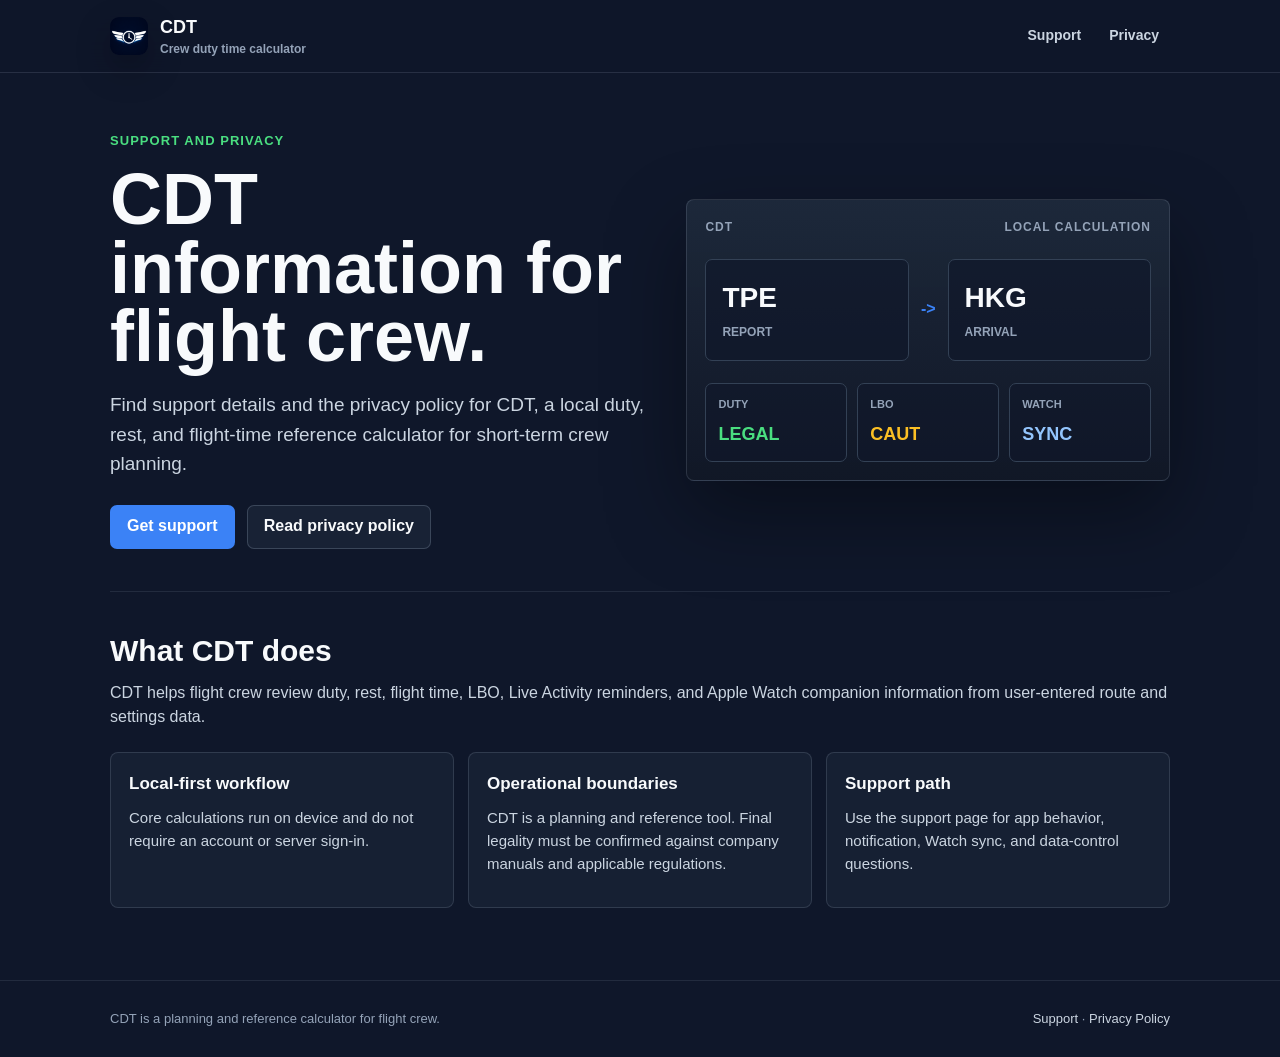
==== index.html @ c0aff6b7 "Publish CDT support site" ====
<!doctype html>
<html lang="en">
<head>
  <meta charset="utf-8">
  <meta name="viewport" content="width=device-width, initial-scale=1">
  <meta name="theme-color" content="#0f172a">
  <link rel="stylesheet" href="assets/styles.css">
  <link rel="icon" href="assets/cdt_icon_dark.png">
  <title>CDT Support and Privacy</title>
  <meta name="description" content="Support and privacy information for CDT, a crew duty time calculator for flight crew.">
</head>
<body>
<header class="site-header">
  <nav class="nav" aria-label="Main navigation">
    <a class="brand" href="./">
      <img src="assets/cdt_icon_dark.png" alt="CDT app icon">
      <span><span class="brand-name">CDT</span><span class="brand-sub">Crew duty time calculator</span></span>
    </a>
    <div class="nav-links">
      <a href="support/">Support</a>
      <a href="privacy/">Privacy</a>
    </div>
  </nav>
</header>

<main>
  <section class="hero">
    <div>
      <div class="kicker">Support and privacy</div>
      <h1>CDT information for flight crew.</h1>
      <p class="lede">Find support details and the privacy policy for CDT, a local duty, rest, and flight-time reference calculator for short-term crew planning.</p>
      <div class="actions">
        <a class="button primary" href="support/">Get support</a>
        <a class="button secondary" href="privacy/">Read privacy policy</a>
      </div>
    </div>
    <aside class="instrument" aria-label="CDT sample duty panel">
      <div class="instrument-top"><span>CDT</span><span>LOCAL CALCULATION</span></div>
      <div class="route">
        <div class="airport"><strong>TPE</strong><span>REPORT</span></div>
        <div class="arrow">-&gt;</div>
        <div class="airport"><strong>HKG</strong><span>ARRIVAL</span></div>
      </div>
      <div class="status-grid">
        <div class="status green"><span>DUTY</span><strong>LEGAL</strong></div>
        <div class="status amber"><span>LBO</span><strong>CAUT</strong></div>
        <div class="status blue"><span>WATCH</span><strong>SYNC</strong></div>
      </div>
    </aside>
  </section>
  <section class="section">
    <h2>What CDT does</h2>
    <p>CDT helps flight crew review duty, rest, flight time, LBO, Live Activity reminders, and Apple Watch companion information from user-entered route and settings data.</p>
    <div class="grid">
      <div class="card"><h3>Local-first workflow</h3><p>Core calculations run on device and do not require an account or server sign-in.</p></div>
      <div class="card"><h3>Operational boundaries</h3><p>CDT is a planning and reference tool. Final legality must be confirmed against company manuals and applicable regulations.</p></div>
      <div class="card"><h3>Support path</h3><p>Use the support page for app behavior, notification, Watch sync, and data-control questions.</p></div>
    </div>
  </section>
</main>
<footer class="site-footer">
  <div class="footer-inner">
    <span>CDT is a planning and reference calculator for flight crew.</span>
    <span><a href="support/">Support</a> · <a href="privacy/">Privacy Policy</a></span>
  </div>
</footer>
</body>
</html>
---- assets/styles.css ----
:root {
  color-scheme: dark;
  --bg: #0f172a;
  --panel: #111827;
  --panel-2: #1e293b;
  --text: #f8fafc;
  --muted: #cbd5e1;
  --soft: #94a3b8;
  --line: #334155;
  --blue: #3b82f6;
  --green: #4ade80;
  --amber: #fbbf24;
  --max: 1060px;
}
* { box-sizing: border-box; }
html { min-height: 100%; background: var(--bg); }
body {
  margin: 0;
  min-height: 100%;
  color: var(--text);
  background: linear-gradient(180deg, rgba(15, 23, 42, .98), rgba(15, 23, 42, 1) 46%);
  font-family: -apple-system, BlinkMacSystemFont, "SF Pro Display", "SF Pro Text", "Segoe UI", sans-serif;
  line-height: 1.55;
}
a { color: inherit; }
.site-header {
  border-bottom: 1px solid rgba(148, 163, 184, .18);
  background: rgba(15, 23, 42, .82);
  backdrop-filter: blur(20px);
  position: sticky;
  top: 0;
  z-index: 10;
}
.nav {
  width: min(var(--max), calc(100% - 32px));
  margin: 0 auto;
  min-height: 72px;
  display: flex;
  align-items: center;
  justify-content: space-between;
  gap: 18px;
}
.brand { display: inline-flex; align-items: center; gap: 12px; text-decoration: none; }
.brand img { width: 38px; height: 38px; border-radius: 9px; box-shadow: 0 14px 34px rgba(0,0,0,.26); }
.brand-name { font-weight: 800; letter-spacing: 0; font-size: 18px; }
.brand-sub { display: block; color: var(--soft); font-size: 12px; font-weight: 600; margin-top: -2px; }
.nav-links { display: flex; align-items: center; gap: 6px; }
.nav-links a {
  color: var(--muted);
  text-decoration: none;
  font-weight: 650;
  font-size: 14px;
  padding: 9px 11px;
  border-radius: 7px;
}
.nav-links a:hover { color: var(--text); background: rgba(148, 163, 184, .12); }
main { width: min(var(--max), calc(100% - 32px)); margin: 0 auto; }
.hero {
  min-height: 430px;
  display: grid;
  grid-template-columns: minmax(0, 1.05fr) minmax(320px, .95fr);
  gap: 42px;
  align-items: center;
  padding: 58px 0 42px;
}
.kicker { color: var(--green); font-weight: 800; font-size: 13px; text-transform: uppercase; letter-spacing: .08em; }
h1 { font-size: clamp(38px, 6vw, 72px); line-height: .95; letter-spacing: 0; margin: 14px 0 20px; }
.lede { color: var(--muted); font-size: 19px; max-width: 640px; margin: 0 0 26px; }
.actions { display: flex; gap: 12px; flex-wrap: wrap; }
.button {
  display: inline-flex; align-items: center; justify-content: center;
  min-height: 44px; padding: 0 16px; border-radius: 7px;
  font-weight: 750; text-decoration: none; border: 1px solid transparent;
}
.button.primary { background: var(--blue); color: #fff; }
.button.secondary { color: var(--text); border-color: rgba(148, 163, 184, .28); background: rgba(30,41,59,.68); }
.instrument {
  border: 1px solid rgba(148, 163, 184, .2);
  border-radius: 8px;
  background: linear-gradient(180deg, rgba(30,41,59,.95), rgba(17,24,39,.98));
  box-shadow: 0 32px 80px rgba(0,0,0,.36);
  padding: 18px;
}
.instrument-top { display:flex; justify-content:space-between; align-items:center; color: var(--soft); font-size: 12px; font-weight: 800; letter-spacing: .08em; }
.route { display: grid; grid-template-columns: 1fr auto 1fr; gap: 12px; align-items: center; margin: 22px 0; }
.airport { border: 1px solid var(--line); border-radius: 7px; padding: 16px; background: rgba(15,23,42,.68); }
.airport strong { display:block; font-size: 28px; letter-spacing: 0; }
.airport span { color: var(--soft); font-size: 12px; font-weight: 700; }
.arrow { color: var(--blue); font-weight: 900; }
.status-grid { display:grid; grid-template-columns: repeat(3, 1fr); gap: 10px; }
.status { border:1px solid var(--line); border-radius:7px; padding: 12px; background: rgba(15,23,42,.54); min-height: 78px; }
.status span { display:block; color: var(--soft); font-size:11px; font-weight:800; }
.status strong { display:block; margin-top: 8px; font-size: 18px; }
.status.green strong { color: var(--green); }
.status.amber strong { color: var(--amber); }
.status.blue strong { color: #93c5fd; }
.section { padding: 42px 0; border-top: 1px solid rgba(148, 163, 184, .14); }
.section h2 { font-size: 30px; line-height: 1.1; margin: 0 0 14px; letter-spacing: 0; }
.section p { color: var(--muted); margin: 0 0 14px; }
.grid { display:grid; grid-template-columns: repeat(3, minmax(0,1fr)); gap: 14px; margin-top: 22px; }
.card { border:1px solid rgba(148,163,184,.2); border-radius:8px; background: rgba(30,41,59,.55); padding: 18px; }
.card h3 { margin: 0 0 8px; font-size: 17px; letter-spacing: 0; }
.card p, .card li { color: var(--muted); font-size: 15px; }
ul { margin: 12px 0 0; padding-left: 20px; color: var(--muted); }
.notice { border-left: 3px solid var(--amber); padding: 13px 15px; background: rgba(251,191,36,.08); color: var(--muted); border-radius: 0 7px 7px 0; }
.doc { max-width: 820px; padding: 48px 0 70px; }
.doc h1 { font-size: clamp(34px, 5vw, 56px); margin-bottom: 14px; }
.doc h2 { margin-top: 34px; font-size: 24px; letter-spacing: 0; }
.doc p, .doc li { color: var(--muted); }
.meta { color: var(--soft); font-size: 14px; margin-bottom: 28px; }
.site-footer { border-top:1px solid rgba(148,163,184,.14); margin-top: 30px; }
.footer-inner { width:min(var(--max), calc(100% - 32px)); margin:0 auto; padding: 28px 0; display:flex; justify-content:space-between; gap:16px; color:var(--soft); font-size:13px; }
.footer-inner a { color: var(--muted); text-decoration: none; }
@media (max-width: 820px) {
  .nav { min-height: 64px; }
  .brand-sub { display:none; }
  .hero { grid-template-columns: 1fr; padding-top: 40px; gap: 24px; }
  .grid { grid-template-columns: 1fr; }
  .status-grid { grid-template-columns: 1fr; }
  .footer-inner { flex-direction: column; }
}
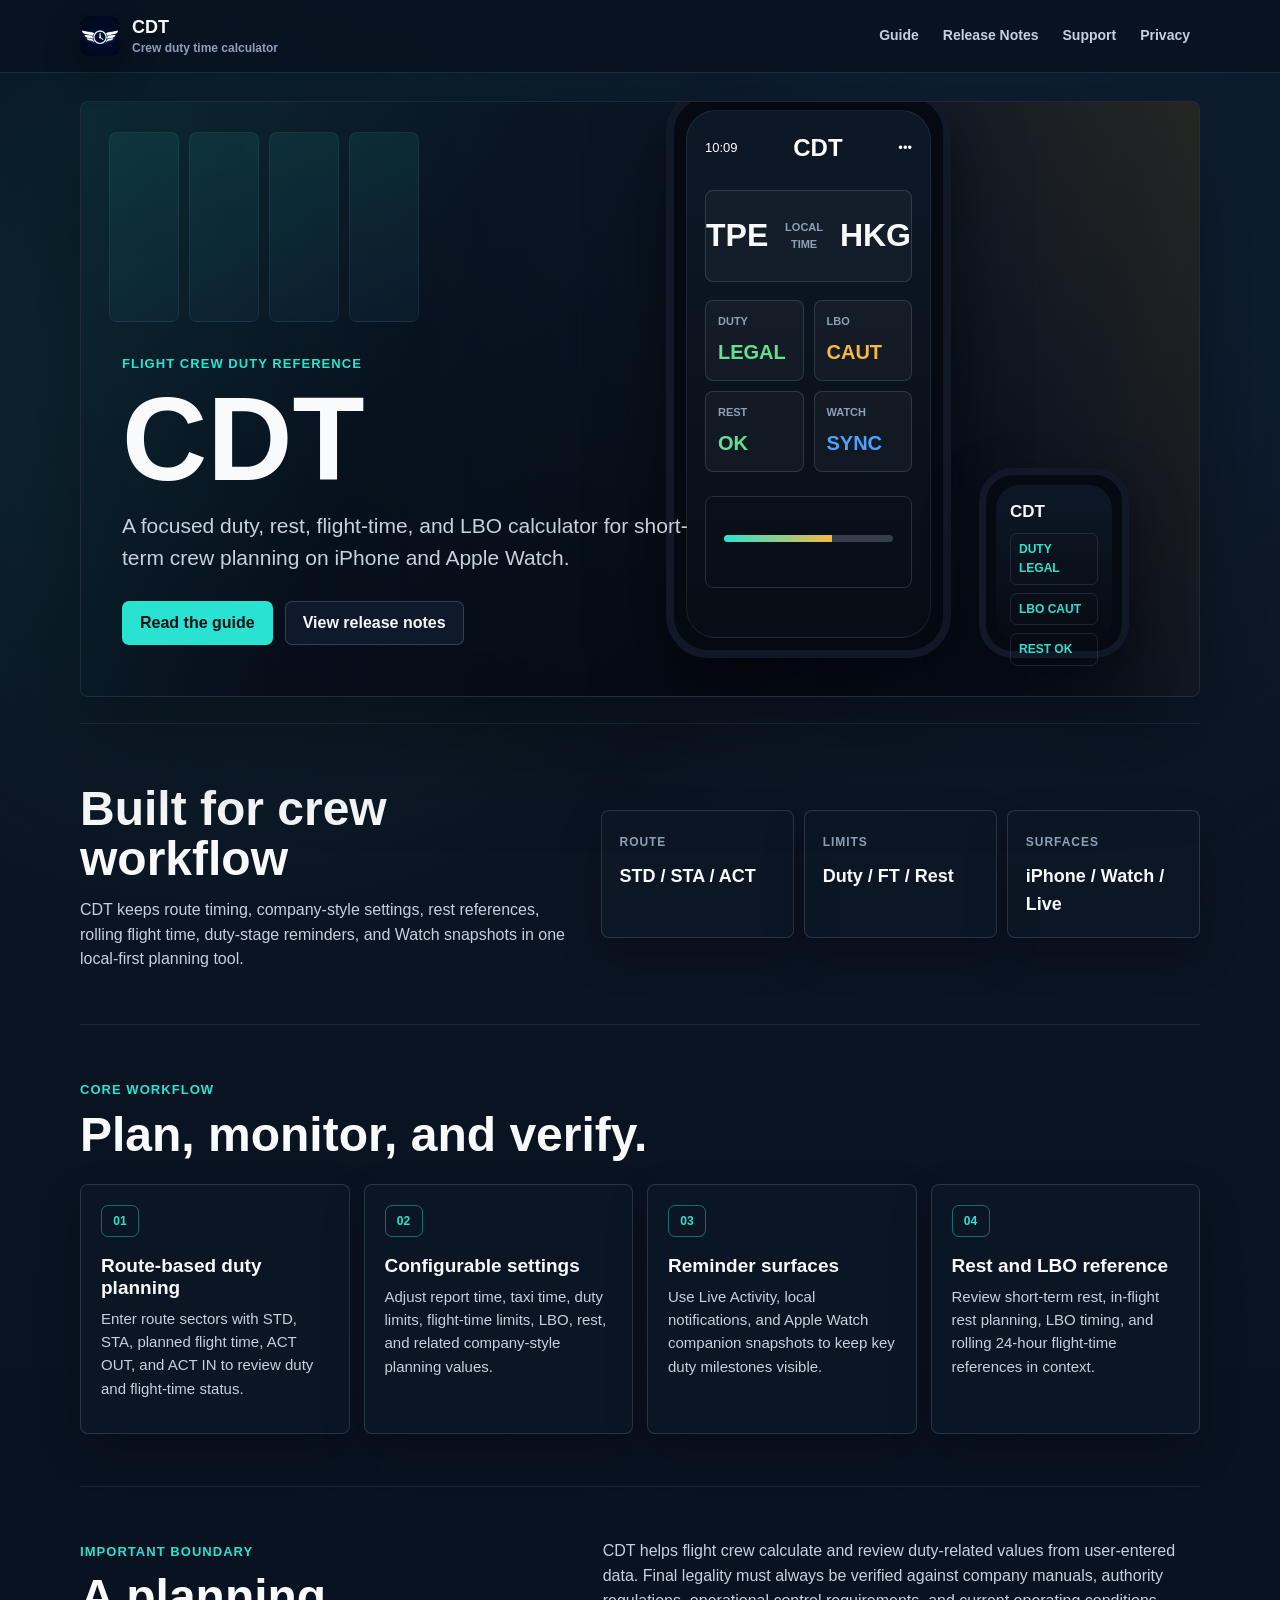
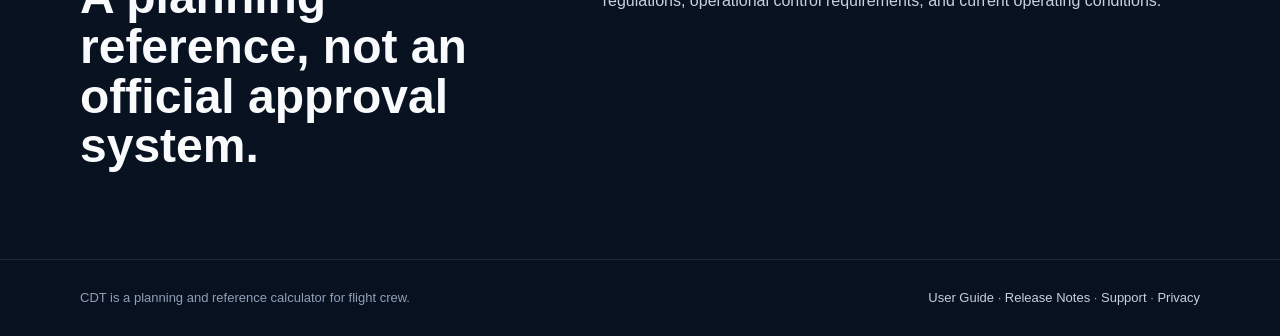
==== commit a71fe4e9: "Expand CDT product website" ====
--- a/index.html
+++ b/index.html
@@ -3,65 +3,109 @@
 <head>
   <meta charset="utf-8">
   <meta name="viewport" content="width=device-width, initial-scale=1">
-  <meta name="theme-color" content="#0f172a">
+  <meta name="theme-color" content="#08111f">
   <link rel="stylesheet" href="assets/styles.css">
   <link rel="icon" href="assets/cdt_icon_dark.png">
-  <title>CDT Support and Privacy</title>
-  <meta name="description" content="Support and privacy information for CDT, a crew duty time calculator for flight crew.">
+  <title>CDT - Crew Duty Time Calculator</title>
+  <meta name="description" content="CDT is a crew duty, rest, flight-time, LBO, iPhone, Apple Watch, and Live Activity reference calculator for flight crew.">
 </head>
 <body>
 <header class="site-header">
   <nav class="nav" aria-label="Main navigation">
     <a class="brand" href="./">
-      <img src="assets/cdt_icon_dark.png" alt="CDT app icon">
+      <img src="./assets/cdt_icon_dark.png" alt="CDT app icon">
       <span><span class="brand-name">CDT</span><span class="brand-sub">Crew duty time calculator</span></span>
     </a>
     <div class="nav-links">
-      <a href="support/">Support</a>
-      <a href="privacy/">Privacy</a>
+      <a href="./guide/">Guide</a>
+      <a href="./releases/">Release Notes</a>
+      <a href="./support/">Support</a>
+      <a href="./privacy/">Privacy</a>
     </div>
   </nav>
 </header>
-
 <main>
   <section class="hero">
-    <div>
-      <div class="kicker">Support and privacy</div>
-      <h1>CDT information for flight crew.</h1>
-      <p class="lede">Find support details and the privacy policy for CDT, a local duty, rest, and flight-time reference calculator for short-term crew planning.</p>
-      <div class="actions">
-        <a class="button primary" href="support/">Get support</a>
-        <a class="button secondary" href="privacy/">Read privacy policy</a>
+    <div class="hero-media" aria-hidden="true">
+      <div class="flight-deck">
+        <div class="radar-panel">
+          <span></span><span></span><span></span><span></span>
+        </div>
+        <div class="device-row">
+          <div class="phone-frame">
+            <div class="device-screen">
+              <div class="screen-bar"><span>10:09</span><strong>CDT</strong><span>•••</span></div>
+              <div class="route-card">
+                <strong>TPE</strong><span>LOCAL TIME</span><strong>HKG</strong>
+              </div>
+              <div class="status-pair">
+                <div><span>DUTY</span><strong class="ok">LEGAL</strong></div>
+                <div><span>LBO</span><strong class="warn">CAUT</strong></div>
+                <div><span>REST</span><strong class="ok">OK</strong></div>
+                <div><span>WATCH</span><strong class="info">SYNC</strong></div>
+              </div>
+              <div class="timeline"><span></span></div>
+            </div>
+          </div>
+          <div class="watch-frame">
+            <div class="watch-screen">
+              <strong>CDT</strong>
+              <span>DUTY LEGAL</span>
+              <span>LBO CAUT</span>
+              <span>REST OK</span>
+            </div>
+          </div>
+        </div>
       </div>
     </div>
-    <aside class="instrument" aria-label="CDT sample duty panel">
-      <div class="instrument-top"><span>CDT</span><span>LOCAL CALCULATION</span></div>
-      <div class="route">
-        <div class="airport"><strong>TPE</strong><span>REPORT</span></div>
-        <div class="arrow">-&gt;</div>
-        <div class="airport"><strong>HKG</strong><span>ARRIVAL</span></div>
+    <div class="hero-copy">
+      <div class="kicker">Flight crew duty reference</div>
+      <h1>CDT</h1>
+      <p class="lede">A focused duty, rest, flight-time, and LBO calculator for short-term crew planning on iPhone and Apple Watch.</p>
+      <div class="actions">
+        <a class="button primary" href="guide/">Read the guide</a>
+        <a class="button secondary" href="releases/">View release notes</a>
       </div>
-      <div class="status-grid">
-        <div class="status green"><span>DUTY</span><strong>LEGAL</strong></div>
-        <div class="status amber"><span>LBO</span><strong>CAUT</strong></div>
-        <div class="status blue"><span>WATCH</span><strong>SYNC</strong></div>
-      </div>
-    </aside>
+    </div>
   </section>
+
+  <section class="section intro-band">
+    <div>
+      <h2>Built for crew workflow</h2>
+      <p>CDT keeps route timing, company-style settings, rest references, rolling flight time, duty-stage reminders, and Watch snapshots in one local-first planning tool.</p>
+    </div>
+    <div class="metric-strip">
+      <div><span>Route</span><strong>STD / STA / ACT</strong></div>
+      <div><span>Limits</span><strong>Duty / FT / Rest</strong></div>
+      <div><span>Surfaces</span><strong>iPhone / Watch / Live</strong></div>
+    </div>
+  </section>
+
   <section class="section">
-    <h2>What CDT does</h2>
-    <p>CDT helps flight crew review duty, rest, flight time, LBO, Live Activity reminders, and Apple Watch companion information from user-entered route and settings data.</p>
-    <div class="grid">
-      <div class="card"><h3>Local-first workflow</h3><p>Core calculations run on device and do not require an account or server sign-in.</p></div>
-      <div class="card"><h3>Operational boundaries</h3><p>CDT is a planning and reference tool. Final legality must be confirmed against company manuals and applicable regulations.</p></div>
-      <div class="card"><h3>Support path</h3><p>Use the support page for app behavior, notification, Watch sync, and data-control questions.</p></div>
+    <div class="section-head">
+      <span class="kicker">Core workflow</span>
+      <h2>Plan, monitor, and verify.</h2>
     </div>
+    <div class="feature-grid">
+      <article class="feature"><span class="feature-icon">01</span><h3>Route-based duty planning</h3><p>Enter route sectors with STD, STA, planned flight time, ACT OUT, and ACT IN to review duty and flight-time status.</p></article>
+      <article class="feature"><span class="feature-icon">02</span><h3>Configurable settings</h3><p>Adjust report time, taxi time, duty limits, flight-time limits, LBO, rest, and related company-style planning values.</p></article>
+      <article class="feature"><span class="feature-icon">03</span><h3>Reminder surfaces</h3><p>Use Live Activity, local notifications, and Apple Watch companion snapshots to keep key duty milestones visible.</p></article>
+      <article class="feature"><span class="feature-icon">04</span><h3>Rest and LBO reference</h3><p>Review short-term rest, in-flight rest planning, LBO timing, and rolling 24-hour flight-time references in context.</p></article>
+    </div>
+  </section>
+
+  <section class="section split">
+    <div>
+      <span class="kicker">Important boundary</span>
+      <h2>A planning reference, not an official approval system.</h2>
+    </div>
+    <p>CDT helps flight crew calculate and review duty-related values from user-entered data. Final legality must always be verified against company manuals, authority regulations, operational control requirements, and current operating conditions.</p>
   </section>
 </main>
 <footer class="site-footer">
   <div class="footer-inner">
     <span>CDT is a planning and reference calculator for flight crew.</span>
-    <span><a href="support/">Support</a> · <a href="privacy/">Privacy Policy</a></span>
+    <span><a href="./guide/">User Guide</a> · <a href="./releases/">Release Notes</a> · <a href="./support/">Support</a> · <a href="./privacy/">Privacy</a></span>
   </div>
 </footer>
 </body>
--- a/assets/styles.css
+++ b/assets/styles.css
@@ -1,35 +1,40 @@
 :root {
   color-scheme: dark;
-  --bg: #0f172a;
-  --panel: #111827;
-  --panel-2: #1e293b;
-  --text: #f8fafc;
-  --muted: #cbd5e1;
-  --soft: #94a3b8;
-  --line: #334155;
-  --blue: #3b82f6;
-  --green: #4ade80;
-  --amber: #fbbf24;
-  --max: 1060px;
+  --bg: #08111f;
+  --ink: #f8fafc;
+  --muted: #c7d0dc;
+  --soft: #8ea0b8;
+  --line: rgba(148, 163, 184, .22);
+  --panel: rgba(13, 24, 39, .82);
+  --panel-strong: rgba(18, 31, 49, .94);
+  --teal: #29e3d0;
+  --blue: #4aa3ff;
+  --amber: #f5b942;
+  --green: #66e08f;
+  --red: #ff6b78;
+  --max: 1120px;
 }
 * { box-sizing: border-box; }
 html { min-height: 100%; background: var(--bg); }
 body {
   margin: 0;
   min-height: 100%;
-  color: var(--text);
-  background: linear-gradient(180deg, rgba(15, 23, 42, .98), rgba(15, 23, 42, 1) 46%);
+  color: var(--ink);
+  background:
+    radial-gradient(circle at 18% 18%, rgba(41, 227, 208, .13), transparent 30%),
+    radial-gradient(circle at 78% 12%, rgba(74, 163, 255, .12), transparent 34%),
+    linear-gradient(180deg, #08111f 0%, #0b1422 42%, #08111f 100%);
   font-family: -apple-system, BlinkMacSystemFont, "SF Pro Display", "SF Pro Text", "Segoe UI", sans-serif;
   line-height: 1.55;
 }
 a { color: inherit; }
 .site-header {
-  border-bottom: 1px solid rgba(148, 163, 184, .18);
-  background: rgba(15, 23, 42, .82);
-  backdrop-filter: blur(20px);
   position: sticky;
   top: 0;
   z-index: 10;
+  border-bottom: 1px solid rgba(148, 163, 184, .16);
+  background: rgba(8, 17, 31, .78);
+  backdrop-filter: blur(22px);
 }
 .nav {
   width: min(var(--max), calc(100% - 32px));
@@ -40,82 +45,253 @@
   justify-content: space-between;
   gap: 18px;
 }
-.brand { display: inline-flex; align-items: center; gap: 12px; text-decoration: none; }
-.brand img { width: 38px; height: 38px; border-radius: 9px; box-shadow: 0 14px 34px rgba(0,0,0,.26); }
-.brand-name { font-weight: 800; letter-spacing: 0; font-size: 18px; }
-.brand-sub { display: block; color: var(--soft); font-size: 12px; font-weight: 600; margin-top: -2px; }
-.nav-links { display: flex; align-items: center; gap: 6px; }
+.brand { display: inline-flex; align-items: center; gap: 12px; text-decoration: none; min-width: 190px; }
+.brand img { width: 40px; height: 40px; border-radius: 9px; box-shadow: 0 16px 36px rgba(0,0,0,.32); }
+.brand-name { font-weight: 850; font-size: 18px; }
+.brand-sub { display: block; color: var(--soft); font-size: 12px; font-weight: 650; margin-top: -3px; }
+.nav-links { display: flex; align-items: center; gap: 4px; flex-wrap: wrap; justify-content: flex-end; }
 .nav-links a {
   color: var(--muted);
   text-decoration: none;
-  font-weight: 650;
+  font-weight: 700;
   font-size: 14px;
-  padding: 9px 11px;
+  padding: 9px 10px;
   border-radius: 7px;
 }
-.nav-links a:hover { color: var(--text); background: rgba(148, 163, 184, .12); }
+.nav-links a:hover { color: var(--ink); background: rgba(148, 163, 184, .12); }
 main { width: min(var(--max), calc(100% - 32px)); margin: 0 auto; }
 .hero {
-  min-height: 430px;
-  display: grid;
-  grid-template-columns: minmax(0, 1.05fr) minmax(320px, .95fr);
-  gap: 42px;
-  align-items: center;
-  padding: 58px 0 42px;
-}
-.kicker { color: var(--green); font-weight: 800; font-size: 13px; text-transform: uppercase; letter-spacing: .08em; }
-h1 { font-size: clamp(38px, 6vw, 72px); line-height: .95; letter-spacing: 0; margin: 14px 0 20px; }
-.lede { color: var(--muted); font-size: 19px; max-width: 640px; margin: 0 0 26px; }
-.actions { display: flex; gap: 12px; flex-wrap: wrap; }
+  min-height: 650px;
+  position: relative;
+  display: grid;
+  align-items: end;
+  padding: 64px 0 34px;
+}
+.hero-media {
+  position: absolute;
+  inset: 28px 0 26px;
+  border: 1px solid rgba(148, 163, 184, .18);
+  border-radius: 8px;
+  overflow: hidden;
+  background:
+    linear-gradient(90deg, rgba(8,17,31,.9), rgba(8,17,31,.36) 54%, rgba(8,17,31,.9)),
+    linear-gradient(180deg, rgba(13,24,39,.65), rgba(3,7,13,.95));
+  box-shadow: 0 34px 110px rgba(0,0,0,.42);
+}
+.flight-deck {
+  position: absolute;
+  inset: 0;
+  background:
+    linear-gradient(115deg, rgba(41,227,208,.11), transparent 32%),
+    linear-gradient(245deg, rgba(245,185,66,.12), transparent 30%);
+}
+.radar-panel {
+  position: absolute;
+  left: 28px;
+  top: 30px;
+  width: 310px;
+  height: 190px;
+  display: grid;
+  grid-template-columns: repeat(4, 1fr);
+  gap: 10px;
+  opacity: .62;
+}
+.radar-panel span {
+  border: 1px solid rgba(148,163,184,.18);
+  border-radius: 8px;
+  background: linear-gradient(180deg, rgba(41,227,208,.14), rgba(74,163,255,.08));
+}
+.device-row {
+  position: absolute;
+  right: 70px;
+  bottom: 38px;
+  display: flex;
+  align-items: flex-end;
+  gap: 28px;
+}
+.phone-frame {
+  width: 285px;
+  height: 568px;
+  border: 8px solid #111827;
+  border-radius: 42px;
+  background: #050911;
+  box-shadow: 0 28px 70px rgba(0,0,0,.54);
+  padding: 12px;
+}
+.device-screen {
+  height: 100%;
+  border-radius: 30px;
+  padding: 18px;
+  background: linear-gradient(180deg, #0d1827, #080d15);
+  border: 1px solid rgba(255,255,255,.08);
+}
+.screen-bar { display: flex; justify-content: space-between; align-items: center; color: #fff; font-size: 13px; }
+.screen-bar strong { font-size: 24px; }
+.route-card {
+  margin: 24px 0 18px;
+  border: 1px solid var(--line);
+  border-radius: 8px;
+  min-height: 92px;
+  display: grid;
+  grid-template-columns: 1fr auto 1fr;
+  gap: 10px;
+  align-items: center;
+  text-align: center;
+  background: rgba(255,255,255,.035);
+}
+.route-card strong { font-size: 32px; }
+.route-card span { color: var(--soft); font-size: 11px; font-weight: 800; }
+.status-pair { display: grid; grid-template-columns: 1fr 1fr; gap: 10px; }
+.status-pair div {
+  min-height: 76px;
+  border: 1px solid var(--line);
+  border-radius: 8px;
+  padding: 12px;
+  background: rgba(255,255,255,.035);
+}
+.status-pair span { display: block; color: var(--soft); font-size: 11px; font-weight: 850; }
+.status-pair strong { display: block; margin-top: 7px; font-size: 20px; }
+.ok { color: var(--green); }
+.warn { color: var(--amber); }
+.info { color: var(--blue); }
+.timeline {
+  height: 92px;
+  margin-top: 24px;
+  border: 1px solid var(--line);
+  border-radius: 8px;
+  padding: 38px 18px;
+}
+.timeline span { display: block; height: 7px; border-radius: 999px; background: linear-gradient(90deg, var(--teal), var(--amber) 64%, rgba(148,163,184,.32) 64%); }
+.watch-frame {
+  width: 150px;
+  height: 190px;
+  border: 7px solid #111827;
+  border-radius: 34px;
+  background: #050911;
+  box-shadow: 0 22px 54px rgba(0,0,0,.48);
+  padding: 10px;
+}
+.watch-screen {
+  height: 100%;
+  border-radius: 24px;
+  padding: 14px;
+  display: grid;
+  gap: 8px;
+  background: linear-gradient(180deg, #0d1827, #070b12);
+}
+.watch-screen strong { font-size: 17px; }
+.watch-screen span {
+  border: 1px solid rgba(148,163,184,.16);
+  border-radius: 7px;
+  padding: 6px 8px;
+  color: var(--teal);
+  font-size: 12px;
+  font-weight: 800;
+}
+.hero-copy {
+  position: relative;
+  z-index: 1;
+  max-width: 610px;
+  padding: 0 0 44px 42px;
+}
+.kicker { color: var(--teal); font-weight: 850; font-size: 13px; text-transform: uppercase; letter-spacing: .08em; }
+h1 { font-size: clamp(58px, 10vw, 118px); line-height: .9; margin: 12px 0 18px; letter-spacing: 0; }
+.lede { color: var(--muted); font-size: 21px; max-width: 640px; margin: 0 0 26px; }
+.actions, .guide-actions { display: flex; gap: 12px; flex-wrap: wrap; }
 .button {
-  display: inline-flex; align-items: center; justify-content: center;
-  min-height: 44px; padding: 0 16px; border-radius: 7px;
-  font-weight: 750; text-decoration: none; border: 1px solid transparent;
-}
-.button.primary { background: var(--blue); color: #fff; }
-.button.secondary { color: var(--text); border-color: rgba(148, 163, 184, .28); background: rgba(30,41,59,.68); }
-.instrument {
-  border: 1px solid rgba(148, 163, 184, .2);
-  border-radius: 8px;
-  background: linear-gradient(180deg, rgba(30,41,59,.95), rgba(17,24,39,.98));
-  box-shadow: 0 32px 80px rgba(0,0,0,.36);
-  padding: 18px;
-}
-.instrument-top { display:flex; justify-content:space-between; align-items:center; color: var(--soft); font-size: 12px; font-weight: 800; letter-spacing: .08em; }
-.route { display: grid; grid-template-columns: 1fr auto 1fr; gap: 12px; align-items: center; margin: 22px 0; }
-.airport { border: 1px solid var(--line); border-radius: 7px; padding: 16px; background: rgba(15,23,42,.68); }
-.airport strong { display:block; font-size: 28px; letter-spacing: 0; }
-.airport span { color: var(--soft); font-size: 12px; font-weight: 700; }
-.arrow { color: var(--blue); font-weight: 900; }
-.status-grid { display:grid; grid-template-columns: repeat(3, 1fr); gap: 10px; }
-.status { border:1px solid var(--line); border-radius:7px; padding: 12px; background: rgba(15,23,42,.54); min-height: 78px; }
-.status span { display:block; color: var(--soft); font-size:11px; font-weight:800; }
-.status strong { display:block; margin-top: 8px; font-size: 18px; }
-.status.green strong { color: var(--green); }
-.status.amber strong { color: var(--amber); }
-.status.blue strong { color: #93c5fd; }
-.section { padding: 42px 0; border-top: 1px solid rgba(148, 163, 184, .14); }
-.section h2 { font-size: 30px; line-height: 1.1; margin: 0 0 14px; letter-spacing: 0; }
-.section p { color: var(--muted); margin: 0 0 14px; }
-.grid { display:grid; grid-template-columns: repeat(3, minmax(0,1fr)); gap: 14px; margin-top: 22px; }
-.card { border:1px solid rgba(148,163,184,.2); border-radius:8px; background: rgba(30,41,59,.55); padding: 18px; }
-.card h3 { margin: 0 0 8px; font-size: 17px; letter-spacing: 0; }
-.card p, .card li { color: var(--muted); font-size: 15px; }
-ul { margin: 12px 0 0; padding-left: 20px; color: var(--muted); }
-.notice { border-left: 3px solid var(--amber); padding: 13px 15px; background: rgba(251,191,36,.08); color: var(--muted); border-radius: 0 7px 7px 0; }
-.doc { max-width: 820px; padding: 48px 0 70px; }
-.doc h1 { font-size: clamp(34px, 5vw, 56px); margin-bottom: 14px; }
-.doc h2 { margin-top: 34px; font-size: 24px; letter-spacing: 0; }
+  display: inline-flex;
+  align-items: center;
+  justify-content: center;
+  min-height: 44px;
+  padding: 0 17px;
+  border-radius: 7px;
+  font-weight: 800;
+  text-decoration: none;
+  border: 1px solid transparent;
+}
+.button.primary { background: var(--teal); color: #061018; }
+.button.secondary { color: var(--ink); border-color: rgba(148, 163, 184, .28); background: rgba(18,31,49,.76); }
+.section { padding: 52px 0; border-top: 1px solid rgba(148, 163, 184, .14); }
+.section h2 { font-size: clamp(30px, 4vw, 48px); line-height: 1.04; margin: 8px 0 14px; letter-spacing: 0; }
+.section p { color: var(--muted); margin: 0; }
+.intro-band {
+  display: grid;
+  grid-template-columns: minmax(0, .9fr) minmax(360px, 1.1fr);
+  gap: 30px;
+  align-items: center;
+}
+.metric-strip {
+  display: grid;
+  grid-template-columns: repeat(3, 1fr);
+  gap: 10px;
+}
+.metric-strip div, .feature, .release-card {
+  border: 1px solid var(--line);
+  border-radius: 8px;
+  background: var(--panel);
+  box-shadow: 0 18px 42px rgba(0,0,0,.22);
+}
+.metric-strip div { padding: 18px; min-height: 96px; }
+.metric-strip span, .version { color: var(--soft); font-size: 12px; text-transform: uppercase; font-weight: 850; letter-spacing: .08em; }
+.metric-strip strong { display: block; margin-top: 9px; font-size: 18px; }
+.section-head { max-width: 720px; margin-bottom: 24px; }
+.feature-grid { display: grid; grid-template-columns: repeat(4, minmax(0, 1fr)); gap: 14px; }
+.feature { padding: 20px; min-height: 250px; }
+.feature-icon { display: inline-flex; width: 38px; height: 32px; align-items: center; justify-content: center; border: 1px solid rgba(41,227,208,.42); border-radius: 7px; color: var(--teal); font-weight: 850; font-size: 12px; }
+.feature h3 { margin: 18px 0 8px; font-size: 19px; line-height: 1.16; }
+.feature p { font-size: 15px; }
+.split { display: grid; grid-template-columns: .9fr 1.1fr; gap: 34px; align-items: start; }
+.doc { max-width: 860px; padding: 54px 0 76px; }
+.doc h1 { font-size: clamp(40px, 6vw, 68px); margin-bottom: 14px; }
+.doc h2 { margin-top: 36px; font-size: 26px; letter-spacing: 0; }
 .doc p, .doc li { color: var(--muted); }
+.doc li { margin: 7px 0; }
 .meta { color: var(--soft); font-size: 14px; margin-bottom: 28px; }
-.site-footer { border-top:1px solid rgba(148,163,184,.14); margin-top: 30px; }
-.footer-inner { width:min(var(--max), calc(100% - 32px)); margin:0 auto; padding: 28px 0; display:flex; justify-content:space-between; gap:16px; color:var(--soft); font-size:13px; }
+ul, ol { margin: 12px 0 0; padding-left: 22px; color: var(--muted); }
+.notice { border-left: 3px solid var(--amber); padding: 13px 15px; background: rgba(245,185,66,.09); color: var(--muted); border-radius: 0 7px 7px 0; }
+.link-list { display: grid; grid-template-columns: repeat(3, minmax(0, 1fr)); gap: 12px; margin-top: 16px; }
+.link-list a { border: 1px solid var(--line); border-radius: 8px; padding: 14px 16px; background: rgba(18,31,49,.72); text-decoration: none; font-weight: 800; }
+.table-wrap { overflow-x: auto; border: 1px solid var(--line); border-radius: 8px; margin-top: 16px; }
+table { width: 100%; border-collapse: collapse; min-width: 620px; }
+th, td { padding: 14px 16px; text-align: left; border-bottom: 1px solid rgba(148,163,184,.16); }
+th { color: var(--ink); background: rgba(148,163,184,.08); }
+td { color: var(--muted); }
+.release-card { padding: 22px; margin-top: 22px; }
+.release-head { display: flex; justify-content: space-between; gap: 20px; align-items: start; }
+.release-head h2 { margin-top: 4px; }
+.date { color: var(--soft); font-weight: 800; }
+.muted-card { background: rgba(18,31,49,.55); }
+.site-footer { border-top: 1px solid rgba(148,163,184,.14); margin-top: 22px; }
+.footer-inner {
+  width: min(var(--max), calc(100% - 32px));
+  margin: 0 auto;
+  padding: 28px 0;
+  display: flex;
+  justify-content: space-between;
+  gap: 16px;
+  color: var(--soft);
+  font-size: 13px;
+}
 .footer-inner a { color: var(--muted); text-decoration: none; }
-@media (max-width: 820px) {
-  .nav { min-height: 64px; }
-  .brand-sub { display:none; }
-  .hero { grid-template-columns: 1fr; padding-top: 40px; gap: 24px; }
-  .grid { grid-template-columns: 1fr; }
-  .status-grid { grid-template-columns: 1fr; }
+@media (max-width: 980px) {
+  .hero { min-height: 780px; align-items: start; padding-top: 34px; }
+  .hero-media { inset: 260px 0 26px; }
+  .hero-copy { padding: 0 12px; }
+  .device-row { right: 28px; bottom: 28px; transform: scale(.82); transform-origin: bottom right; }
+  .intro-band, .split { grid-template-columns: 1fr; }
+  .feature-grid { grid-template-columns: repeat(2, minmax(0, 1fr)); }
+}
+@media (max-width: 680px) {
+  .nav { min-height: 64px; align-items: flex-start; flex-direction: column; justify-content: center; padding: 12px 0; }
+  .brand-sub { display: none; }
+  .nav-links { justify-content: flex-start; }
+  .nav-links a { padding: 7px 8px; font-size: 13px; }
+  .hero { min-height: 700px; }
+  .hero-media { inset: 300px 0 24px; }
+  .hero-copy { padding-top: 14px; }
+  .lede { font-size: 18px; }
+  .device-row { right: -8px; bottom: 12px; transform: scale(.58); }
+  .radar-panel { display: none; }
+  .metric-strip, .feature-grid, .link-list { grid-template-columns: 1fr; }
   .footer-inner { flex-direction: column; }
 }
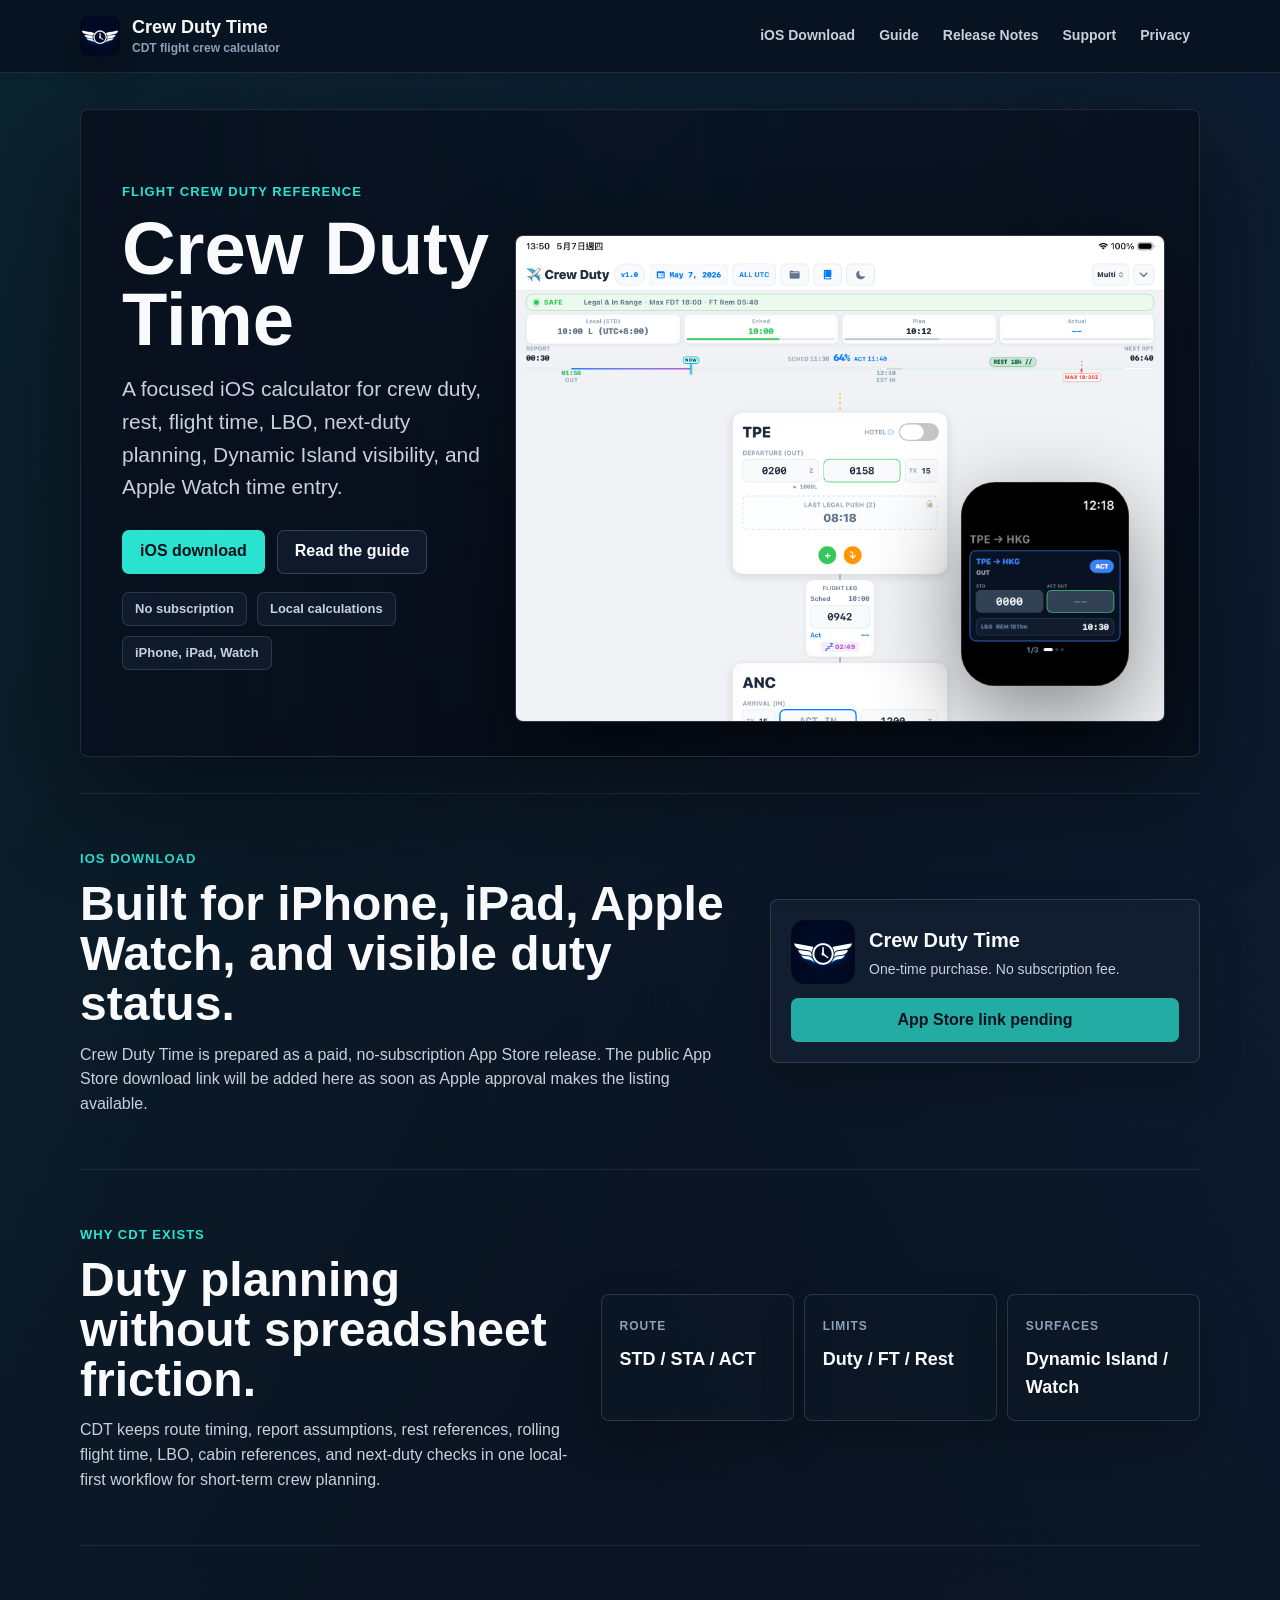
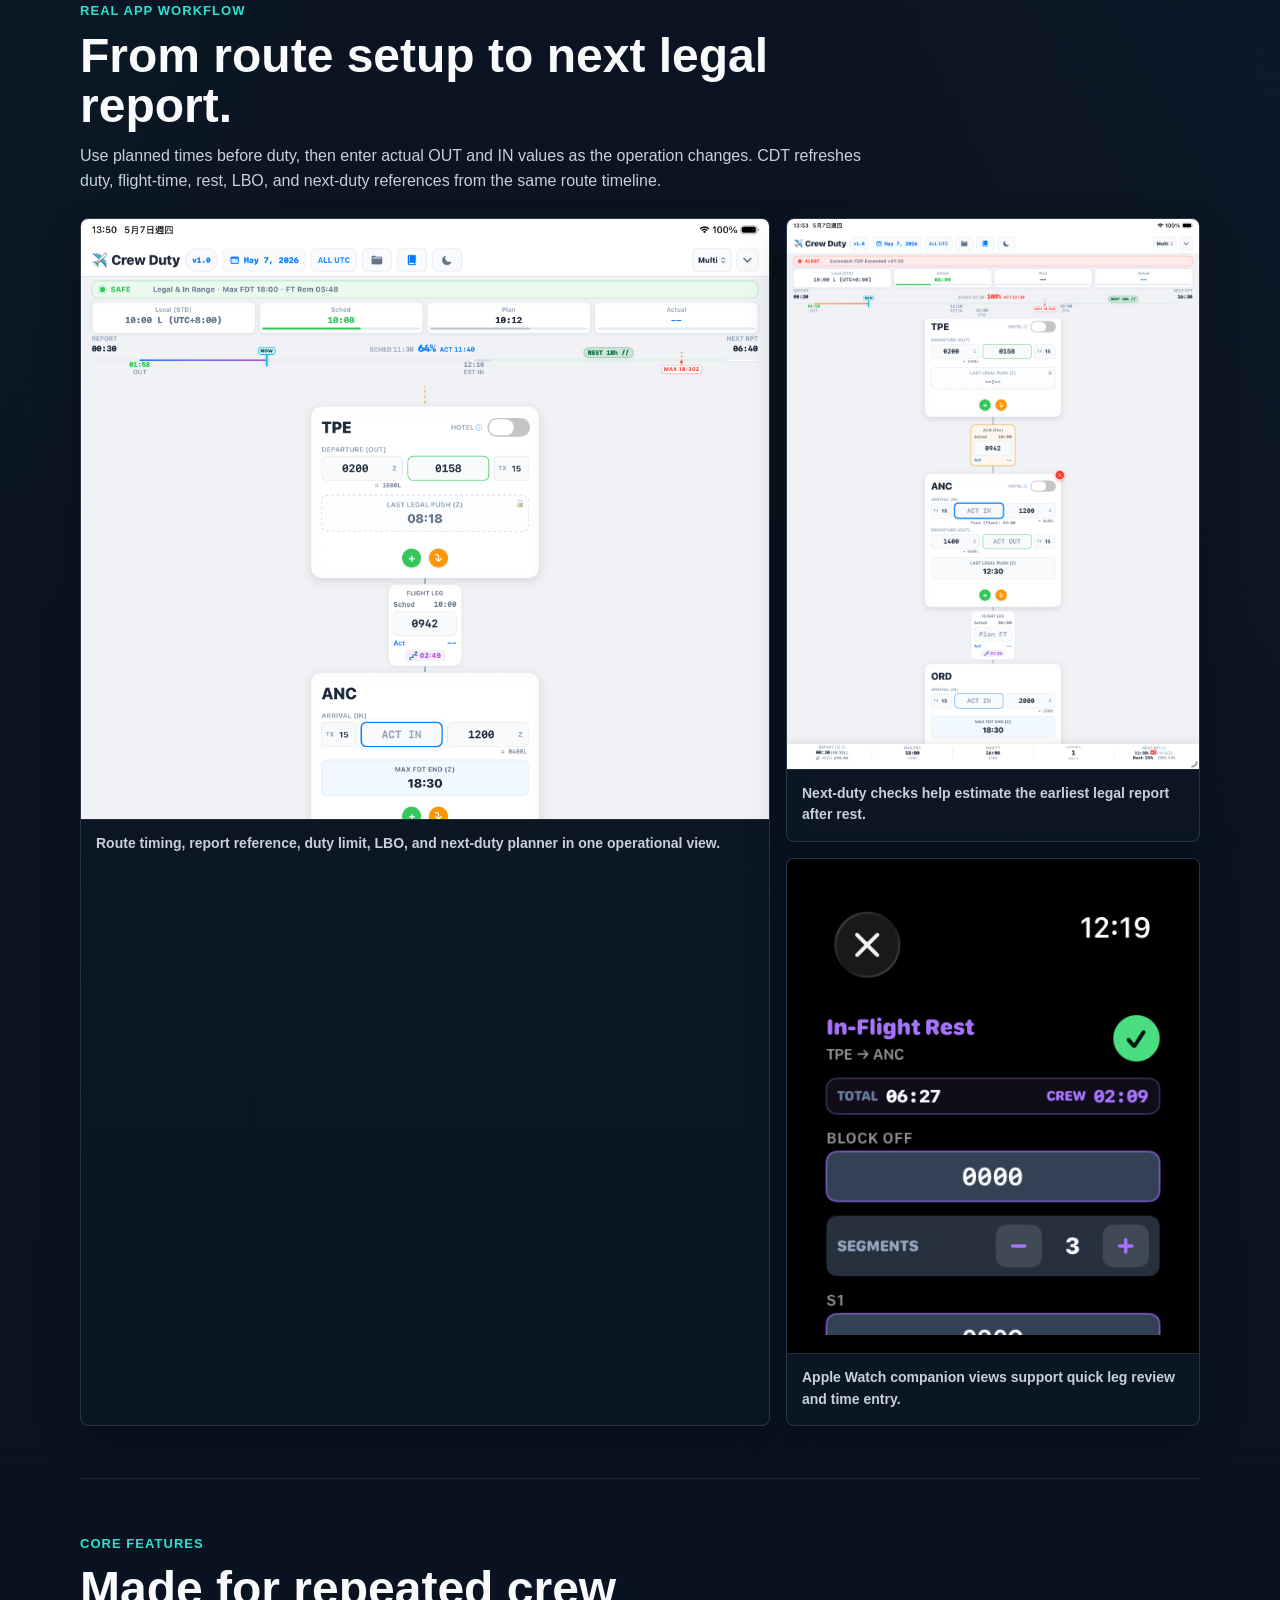
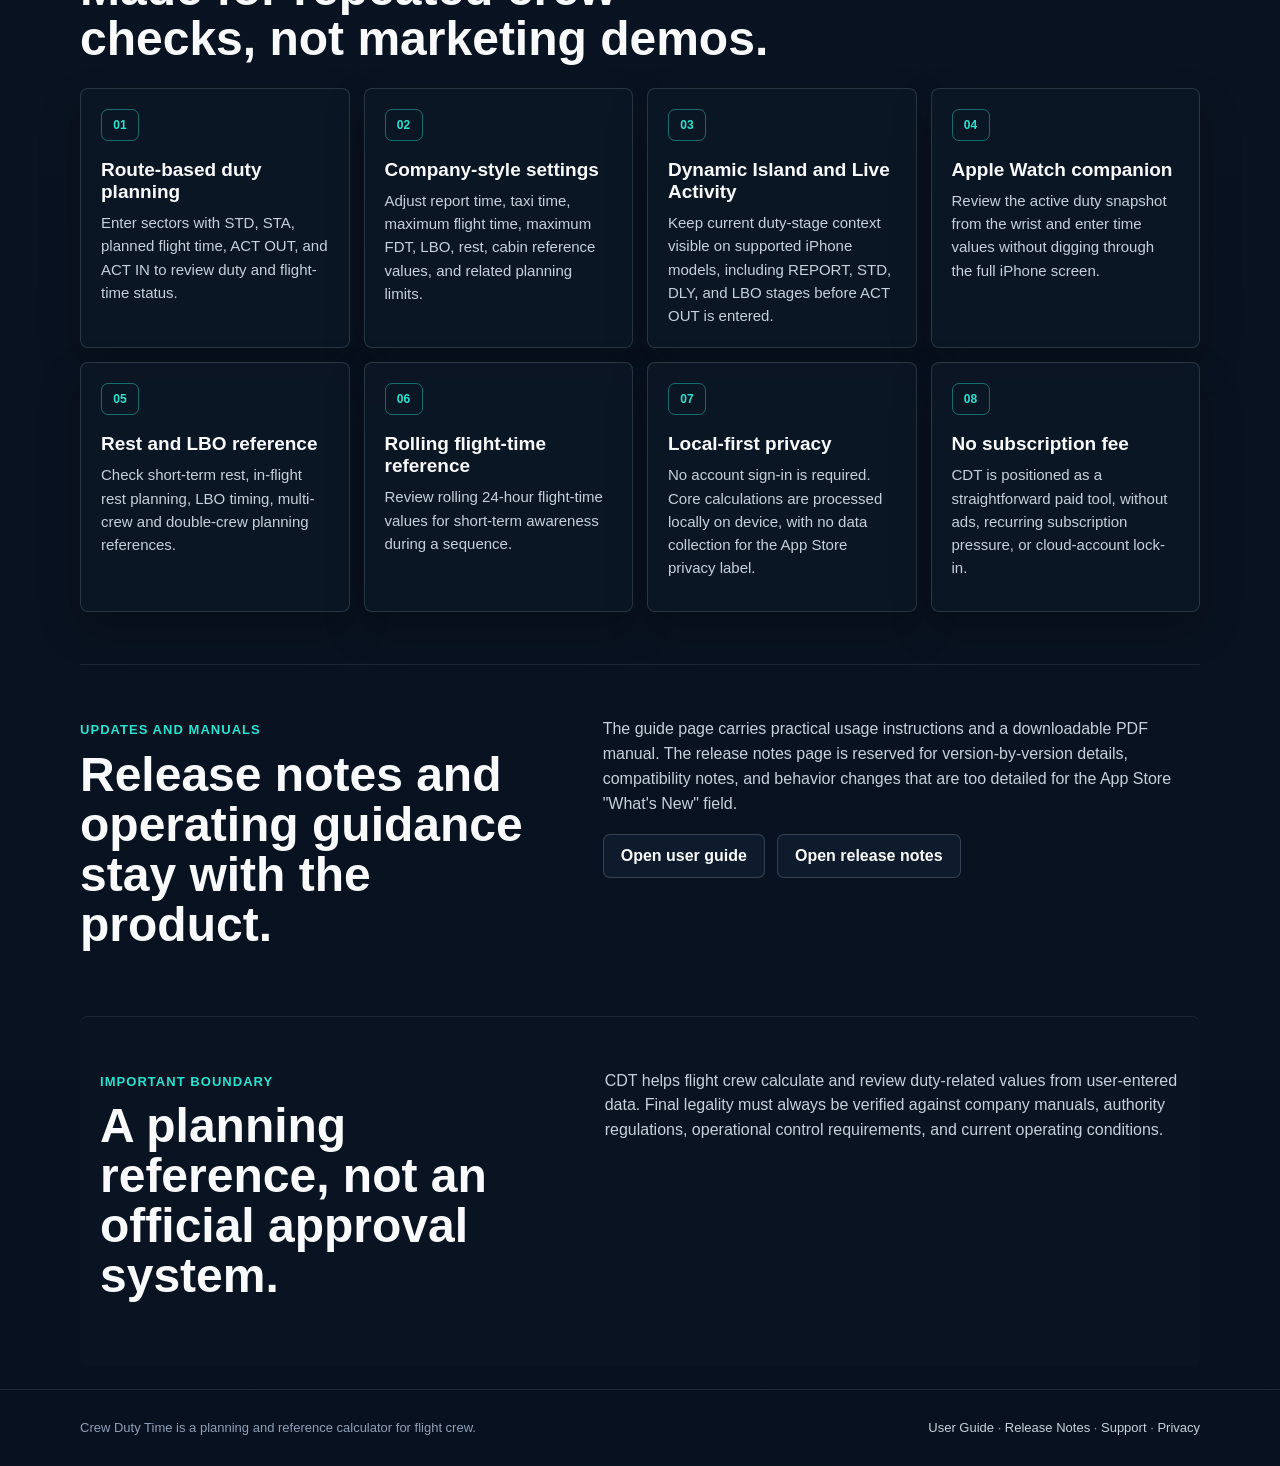
==== commit 54061d21: "Upgrade CDT product homepage" ====
--- a/index.html
+++ b/index.html
@@ -6,17 +6,18 @@
   <meta name="theme-color" content="#08111f">
   <link rel="stylesheet" href="assets/styles.css">
   <link rel="icon" href="assets/cdt_icon_dark.png">
-  <title>CDT - Crew Duty Time Calculator</title>
-  <meta name="description" content="CDT is a crew duty, rest, flight-time, LBO, iPhone, Apple Watch, and Live Activity reference calculator for flight crew.">
+  <title>Crew Duty Time - CDT</title>
+  <meta name="description" content="Crew Duty Time is a crew duty, rest, flight-time, LBO, Dynamic Island, Apple Watch, and no-subscription reference calculator for flight crew.">
 </head>
 <body>
 <header class="site-header">
   <nav class="nav" aria-label="Main navigation">
     <a class="brand" href="./">
       <img src="./assets/cdt_icon_dark.png" alt="CDT app icon">
-      <span><span class="brand-name">CDT</span><span class="brand-sub">Crew duty time calculator</span></span>
+      <span><span class="brand-name">Crew Duty Time</span><span class="brand-sub">CDT flight crew calculator</span></span>
     </a>
     <div class="nav-links">
+      <a href="#download">iOS Download</a>
       <a href="./guide/">Guide</a>
       <a href="./releases/">Release Notes</a>
       <a href="./support/">Support</a>
@@ -25,76 +26,114 @@
   </nav>
 </header>
 <main>
-  <section class="hero">
-    <div class="hero-media" aria-hidden="true">
-      <div class="flight-deck">
-        <div class="radar-panel">
-          <span></span><span></span><span></span><span></span>
-        </div>
-        <div class="device-row">
-          <div class="phone-frame">
-            <div class="device-screen">
-              <div class="screen-bar"><span>10:09</span><strong>CDT</strong><span>•••</span></div>
-              <div class="route-card">
-                <strong>TPE</strong><span>LOCAL TIME</span><strong>HKG</strong>
-              </div>
-              <div class="status-pair">
-                <div><span>DUTY</span><strong class="ok">LEGAL</strong></div>
-                <div><span>LBO</span><strong class="warn">CAUT</strong></div>
-                <div><span>REST</span><strong class="ok">OK</strong></div>
-                <div><span>WATCH</span><strong class="info">SYNC</strong></div>
-              </div>
-              <div class="timeline"><span></span></div>
-            </div>
-          </div>
-          <div class="watch-frame">
-            <div class="watch-screen">
-              <strong>CDT</strong>
-              <span>DUTY LEGAL</span>
-              <span>LBO CAUT</span>
-              <span>REST OK</span>
-            </div>
-          </div>
-        </div>
-      </div>
+  <section class="hero product-hero">
+    <div class="hero-media actual-media" aria-label="Crew Duty Time app screenshots">
+      <figure class="hero-screenshot hero-ipad">
+        <img src="./assets/cdt-ipad-main.png" alt="Crew Duty Time iPad duty planning screen">
+      </figure>
+      <figure class="hero-screenshot hero-watch">
+        <img src="./assets/cdt-watch-route.png" alt="Crew Duty Time Apple Watch route screen">
+      </figure>
     </div>
     <div class="hero-copy">
       <div class="kicker">Flight crew duty reference</div>
-      <h1>CDT</h1>
-      <p class="lede">A focused duty, rest, flight-time, and LBO calculator for short-term crew planning on iPhone and Apple Watch.</p>
+      <h1>Crew Duty Time</h1>
+      <p class="lede">A focused iOS calculator for crew duty, rest, flight time, LBO, next-duty planning, Dynamic Island visibility, and Apple Watch time entry.</p>
       <div class="actions">
-        <a class="button primary" href="guide/">Read the guide</a>
-        <a class="button secondary" href="releases/">View release notes</a>
+        <a class="button primary" href="#download">iOS download</a>
+        <a class="button secondary" href="./guide/">Read the guide</a>
       </div>
+      <div class="trust-row" aria-label="Product highlights">
+        <span>No subscription</span>
+        <span>Local calculations</span>
+        <span>iPhone, iPad, Watch</span>
+      </div>
+    </div>
+  </section>
+
+  <section id="download" class="section download-band">
+    <div>
+      <span class="kicker">iOS download</span>
+      <h2>Built for iPhone, iPad, Apple Watch, and visible duty status.</h2>
+      <p>Crew Duty Time is prepared as a paid, no-subscription App Store release. The public App Store download link will be added here as soon as Apple approval makes the listing available.</p>
+    </div>
+    <div class="download-panel">
+      <img src="./assets/cdt_icon_dark.png" alt="CDT app icon">
+      <div>
+        <strong>Crew Duty Time</strong>
+        <span>One-time purchase. No subscription fee.</span>
+      </div>
+      <a class="button primary disabled" href="./releases/" aria-disabled="true">App Store link pending</a>
     </div>
   </section>
 
   <section class="section intro-band">
     <div>
-      <h2>Built for crew workflow</h2>
-      <p>CDT keeps route timing, company-style settings, rest references, rolling flight time, duty-stage reminders, and Watch snapshots in one local-first planning tool.</p>
+      <span class="kicker">Why CDT exists</span>
+      <h2>Duty planning without spreadsheet friction.</h2>
+      <p>CDT keeps route timing, report assumptions, rest references, rolling flight time, LBO, cabin references, and next-duty checks in one local-first workflow for short-term crew planning.</p>
     </div>
     <div class="metric-strip">
       <div><span>Route</span><strong>STD / STA / ACT</strong></div>
       <div><span>Limits</span><strong>Duty / FT / Rest</strong></div>
-      <div><span>Surfaces</span><strong>iPhone / Watch / Live</strong></div>
+      <div><span>Surfaces</span><strong>Dynamic Island / Watch</strong></div>
+    </div>
+  </section>
+
+  <section class="section screenshot-story">
+    <div class="section-head">
+      <span class="kicker">Real app workflow</span>
+      <h2>From route setup to next legal report.</h2>
+      <p>Use planned times before duty, then enter actual OUT and IN values as the operation changes. CDT refreshes duty, flight-time, rest, LBO, and next-duty references from the same route timeline.</p>
+    </div>
+    <div class="screenshot-grid">
+      <figure class="screen-large">
+        <img src="./assets/cdt-ipad-main.png" alt="Crew Duty Time route duty planning on iPad">
+        <figcaption>Route timing, report reference, duty limit, LBO, and next-duty planner in one operational view.</figcaption>
+      </figure>
+      <figure>
+        <img src="./assets/cdt-ipad-next-duty.png" alt="Crew Duty Time next duty planner screen">
+        <figcaption>Next-duty checks help estimate the earliest legal report after rest.</figcaption>
+      </figure>
+      <figure>
+        <img src="./assets/cdt-watch-entry.png" alt="Crew Duty Time Apple Watch time entry">
+        <figcaption>Apple Watch companion views support quick leg review and time entry.</figcaption>
+      </figure>
     </div>
   </section>
 
   <section class="section">
     <div class="section-head">
-      <span class="kicker">Core workflow</span>
-      <h2>Plan, monitor, and verify.</h2>
+      <span class="kicker">Core features</span>
+      <h2>Made for repeated crew checks, not marketing demos.</h2>
     </div>
-    <div class="feature-grid">
-      <article class="feature"><span class="feature-icon">01</span><h3>Route-based duty planning</h3><p>Enter route sectors with STD, STA, planned flight time, ACT OUT, and ACT IN to review duty and flight-time status.</p></article>
-      <article class="feature"><span class="feature-icon">02</span><h3>Configurable settings</h3><p>Adjust report time, taxi time, duty limits, flight-time limits, LBO, rest, and related company-style planning values.</p></article>
-      <article class="feature"><span class="feature-icon">03</span><h3>Reminder surfaces</h3><p>Use Live Activity, local notifications, and Apple Watch companion snapshots to keep key duty milestones visible.</p></article>
-      <article class="feature"><span class="feature-icon">04</span><h3>Rest and LBO reference</h3><p>Review short-term rest, in-flight rest planning, LBO timing, and rolling 24-hour flight-time references in context.</p></article>
+    <div class="feature-grid rich-features">
+      <article class="feature"><span class="feature-icon">01</span><h3>Route-based duty planning</h3><p>Enter sectors with STD, STA, planned flight time, ACT OUT, and ACT IN to review duty and flight-time status.</p></article>
+      <article class="feature"><span class="feature-icon">02</span><h3>Company-style settings</h3><p>Adjust report time, taxi time, maximum flight time, maximum FDT, LBO, rest, cabin reference values, and related planning limits.</p></article>
+      <article class="feature"><span class="feature-icon">03</span><h3>Dynamic Island and Live Activity</h3><p>Keep current duty-stage context visible on supported iPhone models, including REPORT, STD, DLY, and LBO stages before ACT OUT is entered.</p></article>
+      <article class="feature"><span class="feature-icon">04</span><h3>Apple Watch companion</h3><p>Review the active duty snapshot from the wrist and enter time values without digging through the full iPhone screen.</p></article>
+      <article class="feature"><span class="feature-icon">05</span><h3>Rest and LBO reference</h3><p>Check short-term rest, in-flight rest planning, LBO timing, multi-crew and double-crew planning references.</p></article>
+      <article class="feature"><span class="feature-icon">06</span><h3>Rolling flight-time reference</h3><p>Review rolling 24-hour flight-time values for short-term awareness during a sequence.</p></article>
+      <article class="feature"><span class="feature-icon">07</span><h3>Local-first privacy</h3><p>No account sign-in is required. Core calculations are processed locally on device, with no data collection for the App Store privacy label.</p></article>
+      <article class="feature"><span class="feature-icon">08</span><h3>No subscription fee</h3><p>CDT is positioned as a straightforward paid tool, without ads, recurring subscription pressure, or cloud-account lock-in.</p></article>
     </div>
   </section>
 
   <section class="section split">
+    <div>
+      <span class="kicker">Updates and manuals</span>
+      <h2>Release notes and operating guidance stay with the product.</h2>
+    </div>
+    <div class="text-stack">
+      <p>The guide page carries practical usage instructions and a downloadable PDF manual. The release notes page is reserved for version-by-version details, compatibility notes, and behavior changes that are too detailed for the App Store "What's New" field.</p>
+      <div class="actions">
+        <a class="button secondary" href="./guide/">Open user guide</a>
+        <a class="button secondary" href="./releases/">Open release notes</a>
+      </div>
+    </div>
+  </section>
+
+  <section class="section split boundary-band">
     <div>
       <span class="kicker">Important boundary</span>
       <h2>A planning reference, not an official approval system.</h2>
@@ -104,7 +143,7 @@
 </main>
 <footer class="site-footer">
   <div class="footer-inner">
-    <span>CDT is a planning and reference calculator for flight crew.</span>
+    <span>Crew Duty Time is a planning and reference calculator for flight crew.</span>
     <span><a href="./guide/">User Guide</a> · <a href="./releases/">Release Notes</a> · <a href="./support/">Support</a> · <a href="./privacy/">Privacy</a></span>
   </div>
 </footer>
--- a/assets/styles.css
+++ b/assets/styles.css
@@ -21,8 +21,8 @@
   min-height: 100%;
   color: var(--ink);
   background:
-    radial-gradient(circle at 18% 18%, rgba(41, 227, 208, .13), transparent 30%),
-    radial-gradient(circle at 78% 12%, rgba(74, 163, 255, .12), transparent 34%),
+    linear-gradient(120deg, rgba(41, 227, 208, .08), transparent 34%),
+    linear-gradient(240deg, rgba(74, 163, 255, .08), transparent 38%),
     linear-gradient(180deg, #08111f 0%, #0b1422 42%, #08111f 100%);
   font-family: -apple-system, BlinkMacSystemFont, "SF Pro Display", "SF Pro Text", "Segoe UI", sans-serif;
   line-height: 1.55;
@@ -194,8 +194,73 @@
   max-width: 610px;
   padding: 0 0 44px 42px;
 }
+.product-hero { min-height: 720px; align-items: center; }
+.product-hero .hero-copy { max-width: 410px; }
+.product-hero .lede { max-width: 390px; }
+.actual-media {
+  inset: 36px 0 36px;
+  display: block;
+  background:
+    linear-gradient(90deg, rgba(8,17,31,.96), rgba(8,17,31,.55) 48%, rgba(8,17,31,.92)),
+    linear-gradient(180deg, rgba(13,24,39,.8), rgba(3,7,13,.98));
+}
+.hero-screenshot {
+  position: absolute;
+  margin: 0;
+  overflow: hidden;
+  border: 1px solid rgba(226,232,240,.16);
+  background: #0b1220;
+  box-shadow: 0 30px 90px rgba(0,0,0,.45);
+}
+.hero-screenshot img {
+  display: block;
+  width: 100%;
+  height: 100%;
+  object-fit: cover;
+}
+.hero-ipad {
+  right: 34px;
+  bottom: 34px;
+  width: min(55vw, 650px);
+  aspect-ratio: 4 / 3;
+  border-radius: 8px;
+}
+.hero-ipad img { object-position: top center; }
+.hero-watch {
+  right: 70px;
+  bottom: 70px;
+  width: 168px;
+  height: 204px;
+  border-radius: 34px;
+  padding: 0;
+  background: #000;
+}
+.hero-watch img { object-fit: contain; background: #000; }
+.trust-row {
+  display: flex;
+  gap: 10px;
+  flex-wrap: wrap;
+  margin-top: 18px;
+}
+.trust-row span {
+  display: inline-flex;
+  align-items: center;
+  min-height: 34px;
+  padding: 0 12px;
+  border: 1px solid rgba(148,163,184,.22);
+  border-radius: 7px;
+  background: rgba(18,31,49,.72);
+  color: var(--muted);
+  font-size: 13px;
+  font-weight: 800;
+}
 .kicker { color: var(--teal); font-weight: 850; font-size: 13px; text-transform: uppercase; letter-spacing: .08em; }
 h1 { font-size: clamp(58px, 10vw, 118px); line-height: .9; margin: 12px 0 18px; letter-spacing: 0; }
+.product-hero h1 {
+  max-width: 390px;
+  font-size: clamp(48px, 5.8vw, 76px);
+  line-height: .95;
+}
 .lede { color: var(--muted); font-size: 21px; max-width: 640px; margin: 0 0 26px; }
 .actions, .guide-actions { display: flex; gap: 12px; flex-wrap: wrap; }
 .button {
@@ -211,9 +276,35 @@
 }
 .button.primary { background: var(--teal); color: #061018; }
 .button.secondary { color: var(--ink); border-color: rgba(148, 163, 184, .28); background: rgba(18,31,49,.76); }
+.button.disabled {
+  cursor: default;
+  opacity: .72;
+  pointer-events: none;
+}
 .section { padding: 52px 0; border-top: 1px solid rgba(148, 163, 184, .14); }
 .section h2 { font-size: clamp(30px, 4vw, 48px); line-height: 1.04; margin: 8px 0 14px; letter-spacing: 0; }
 .section p { color: var(--muted); margin: 0; }
+.download-band {
+  display: grid;
+  grid-template-columns: minmax(0, 1fr) minmax(360px, 430px);
+  gap: 30px;
+  align-items: center;
+}
+.download-panel {
+  display: grid;
+  grid-template-columns: 64px minmax(0, 1fr);
+  gap: 14px;
+  align-items: center;
+  border: 1px solid var(--line);
+  border-radius: 8px;
+  background: var(--panel-strong);
+  padding: 20px;
+  box-shadow: 0 18px 42px rgba(0,0,0,.22);
+}
+.download-panel img { width: 64px; height: 64px; border-radius: 14px; }
+.download-panel strong { display: block; font-size: 20px; }
+.download-panel span { display: block; color: var(--muted); font-size: 14px; margin-top: 3px; }
+.download-panel .button { grid-column: 1 / -1; width: 100%; }
 .intro-band {
   display: grid;
   grid-template-columns: minmax(0, .9fr) minmax(360px, 1.1fr);
@@ -240,7 +331,48 @@
 .feature-icon { display: inline-flex; width: 38px; height: 32px; align-items: center; justify-content: center; border: 1px solid rgba(41,227,208,.42); border-radius: 7px; color: var(--teal); font-weight: 850; font-size: 12px; }
 .feature h3 { margin: 18px 0 8px; font-size: 19px; line-height: 1.16; }
 .feature p { font-size: 15px; }
+.rich-features { grid-template-columns: repeat(4, minmax(0, 1fr)); }
+.screenshot-story .section-head { max-width: 790px; }
+.screenshot-grid {
+  display: grid;
+  grid-template-columns: minmax(0, 1.25fr) minmax(0, .75fr);
+  gap: 16px;
+  align-items: stretch;
+}
+.screenshot-grid figure {
+  margin: 0;
+  border: 1px solid var(--line);
+  border-radius: 8px;
+  overflow: hidden;
+  background: var(--panel);
+  box-shadow: 0 18px 42px rgba(0,0,0,.22);
+}
+.screenshot-grid figure:nth-child(2),
+.screenshot-grid figure:nth-child(3) { min-height: 240px; }
+.screenshot-grid .screen-large { grid-row: span 2; }
+.screenshot-grid img {
+  display: block;
+  width: 100%;
+  height: auto;
+  max-height: 600px;
+  object-fit: cover;
+  object-position: top center;
+}
+.screenshot-grid figure:nth-child(3) img {
+  object-fit: contain;
+  background: #000;
+  padding: 18px;
+}
+.screenshot-grid figcaption {
+  padding: 13px 15px 15px;
+  color: var(--muted);
+  font-size: 14px;
+  font-weight: 650;
+  border-top: 1px solid rgba(148,163,184,.14);
+}
 .split { display: grid; grid-template-columns: .9fr 1.1fr; gap: 34px; align-items: start; }
+.text-stack { display: grid; gap: 18px; }
+.boundary-band { background: rgba(13,24,39,.35); padding-left: 20px; padding-right: 20px; border-radius: 8px; }
 .doc { max-width: 860px; padding: 54px 0 76px; }
 .doc h1 { font-size: clamp(40px, 6vw, 68px); margin-bottom: 14px; }
 .doc h2 { margin-top: 36px; font-size: 26px; letter-spacing: 0; }
@@ -278,20 +410,33 @@
   .hero-media { inset: 260px 0 26px; }
   .hero-copy { padding: 0 12px; }
   .device-row { right: 28px; bottom: 28px; transform: scale(.82); transform-origin: bottom right; }
-  .intro-band, .split { grid-template-columns: 1fr; }
+  .product-hero { min-height: 820px; }
+  .actual-media { inset: 300px 0 26px; }
+  .hero-ipad { width: calc(100% - 34px); right: 17px; bottom: 24px; }
+  .hero-watch { right: 34px; bottom: 34px; width: 140px; height: 170px; }
+  .intro-band, .split, .download-band { grid-template-columns: 1fr; }
   .feature-grid { grid-template-columns: repeat(2, minmax(0, 1fr)); }
+  .screenshot-grid { grid-template-columns: 1fr; }
+  .screenshot-grid .screen-large { grid-row: auto; }
 }
 @media (max-width: 680px) {
   .nav { min-height: 64px; align-items: flex-start; flex-direction: column; justify-content: center; padding: 12px 0; }
   .brand-sub { display: none; }
-  .nav-links { justify-content: flex-start; }
-  .nav-links a { padding: 7px 8px; font-size: 13px; }
+  .nav-links { justify-content: flex-start; width: 100%; gap: 1px; }
+  .nav-links a { padding: 6px 5px; font-size: 12px; }
   .hero { min-height: 700px; }
   .hero-media { inset: 300px 0 24px; }
   .hero-copy { padding-top: 14px; }
   .lede { font-size: 18px; }
   .device-row { right: -8px; bottom: 12px; transform: scale(.58); }
+  .product-hero { min-height: 790px; }
+  .actual-media { inset: 390px 0 24px; }
+  .hero-ipad { width: 125%; right: -44%; bottom: 18px; }
+  .hero-watch { left: 18px; right: auto; bottom: 34px; width: 116px; height: 142px; border-radius: 26px; }
   .radar-panel { display: none; }
   .metric-strip, .feature-grid, .link-list { grid-template-columns: 1fr; }
+  .download-panel { grid-template-columns: 54px minmax(0, 1fr); padding: 16px; }
+  .download-panel img { width: 54px; height: 54px; border-radius: 12px; }
+  .screenshot-grid img { max-height: 520px; }
   .footer-inner { flex-direction: column; }
 }
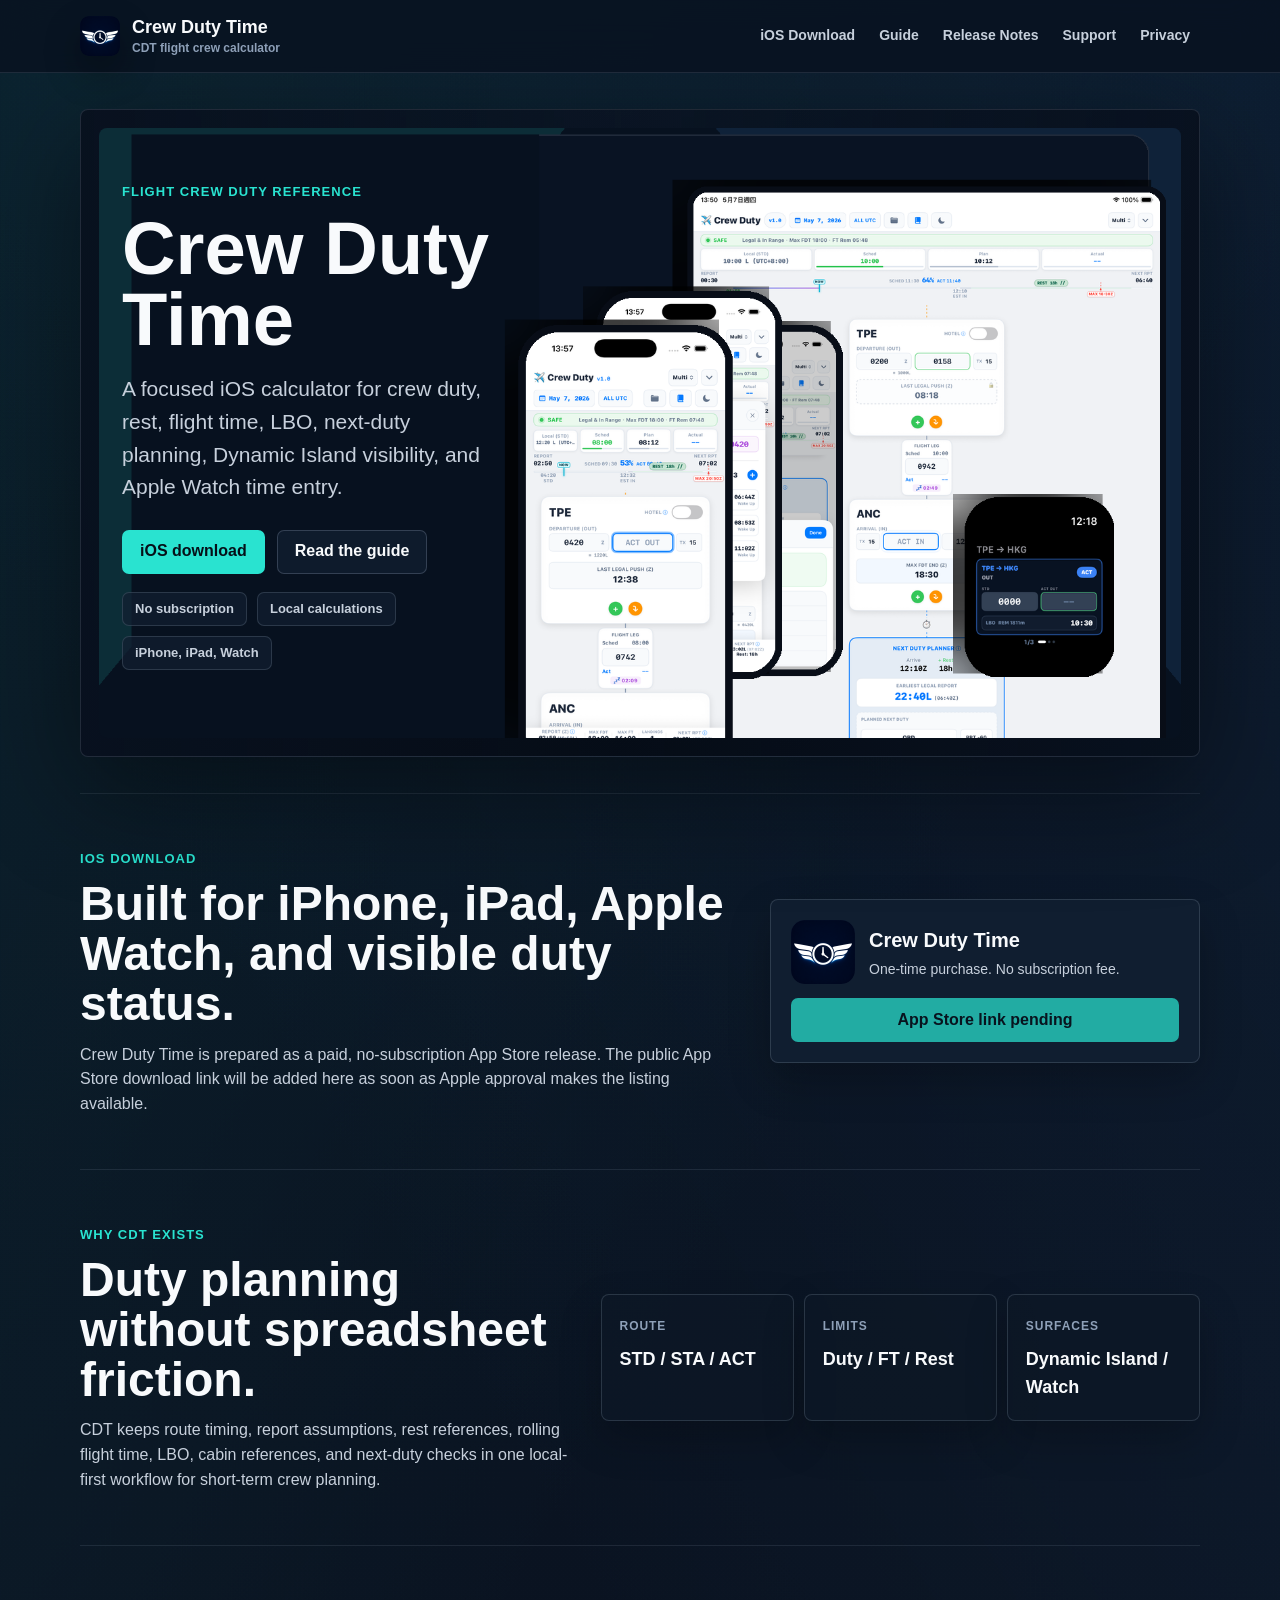
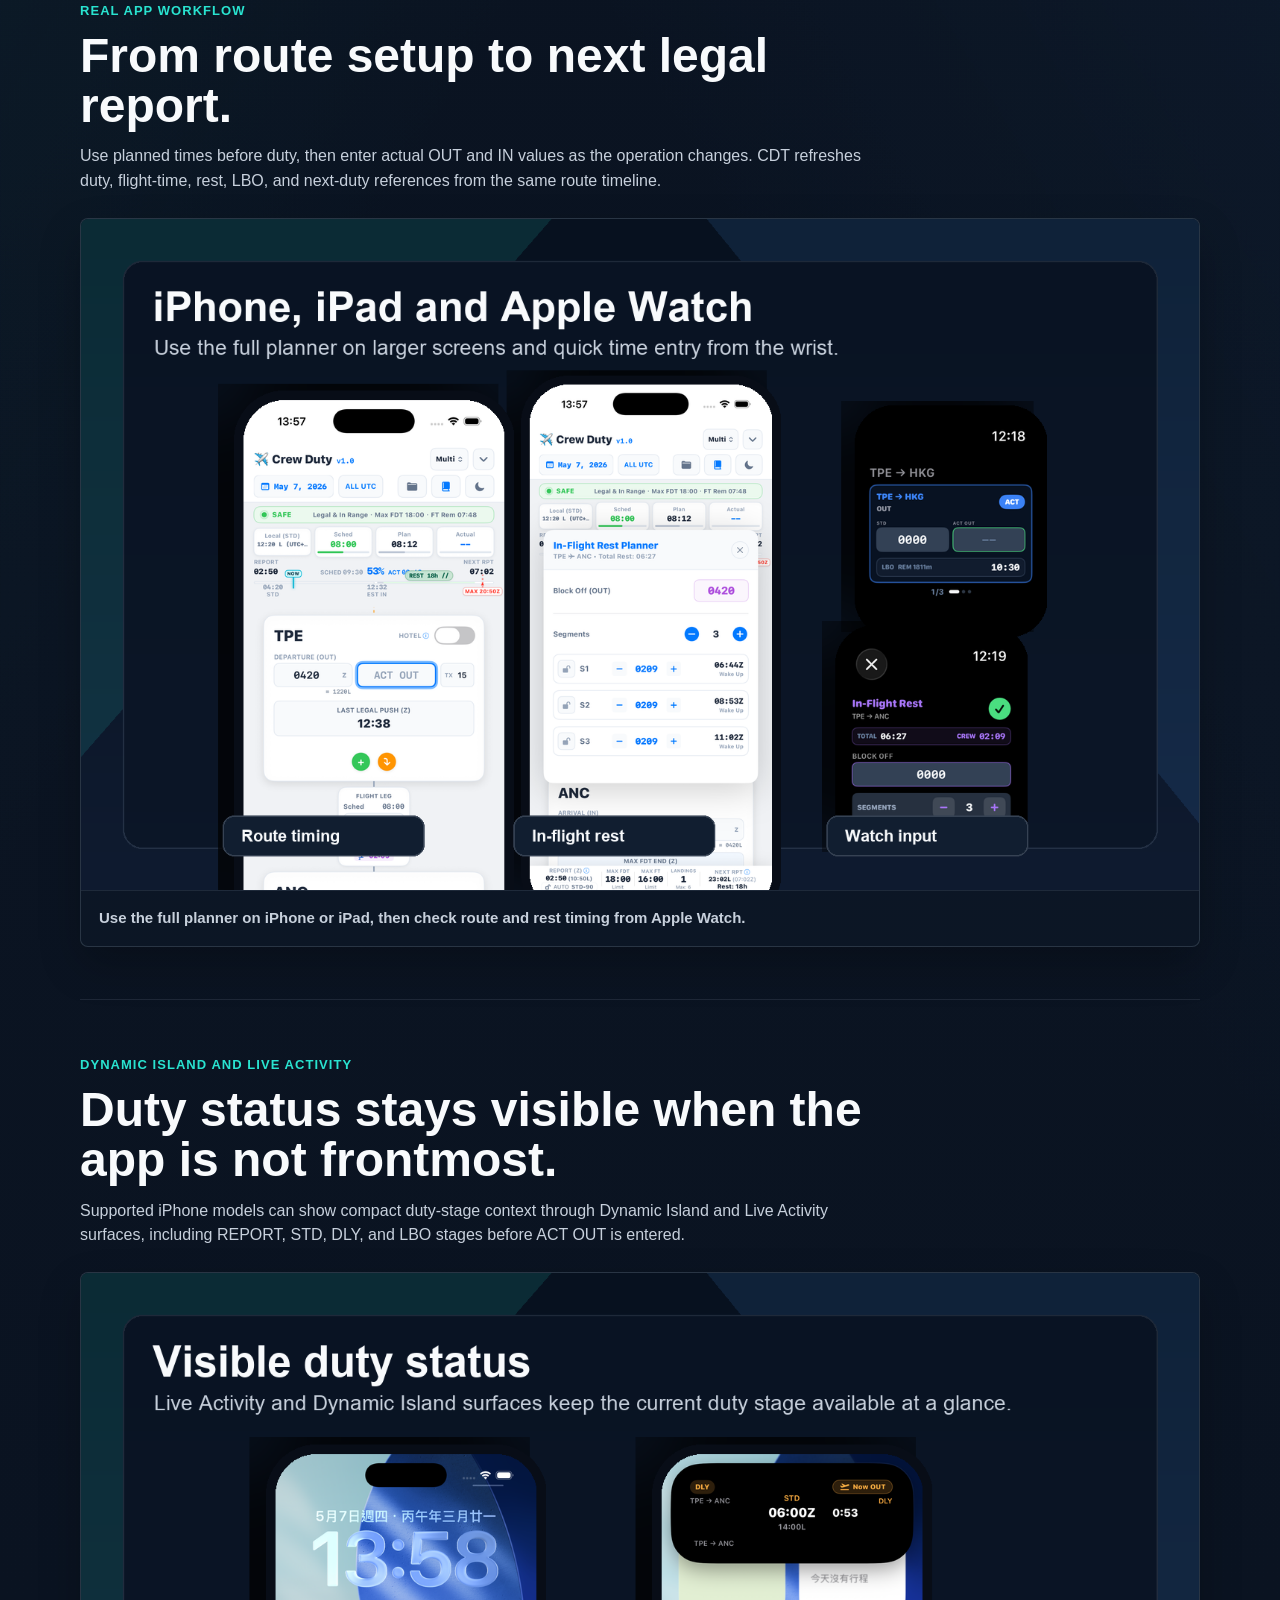
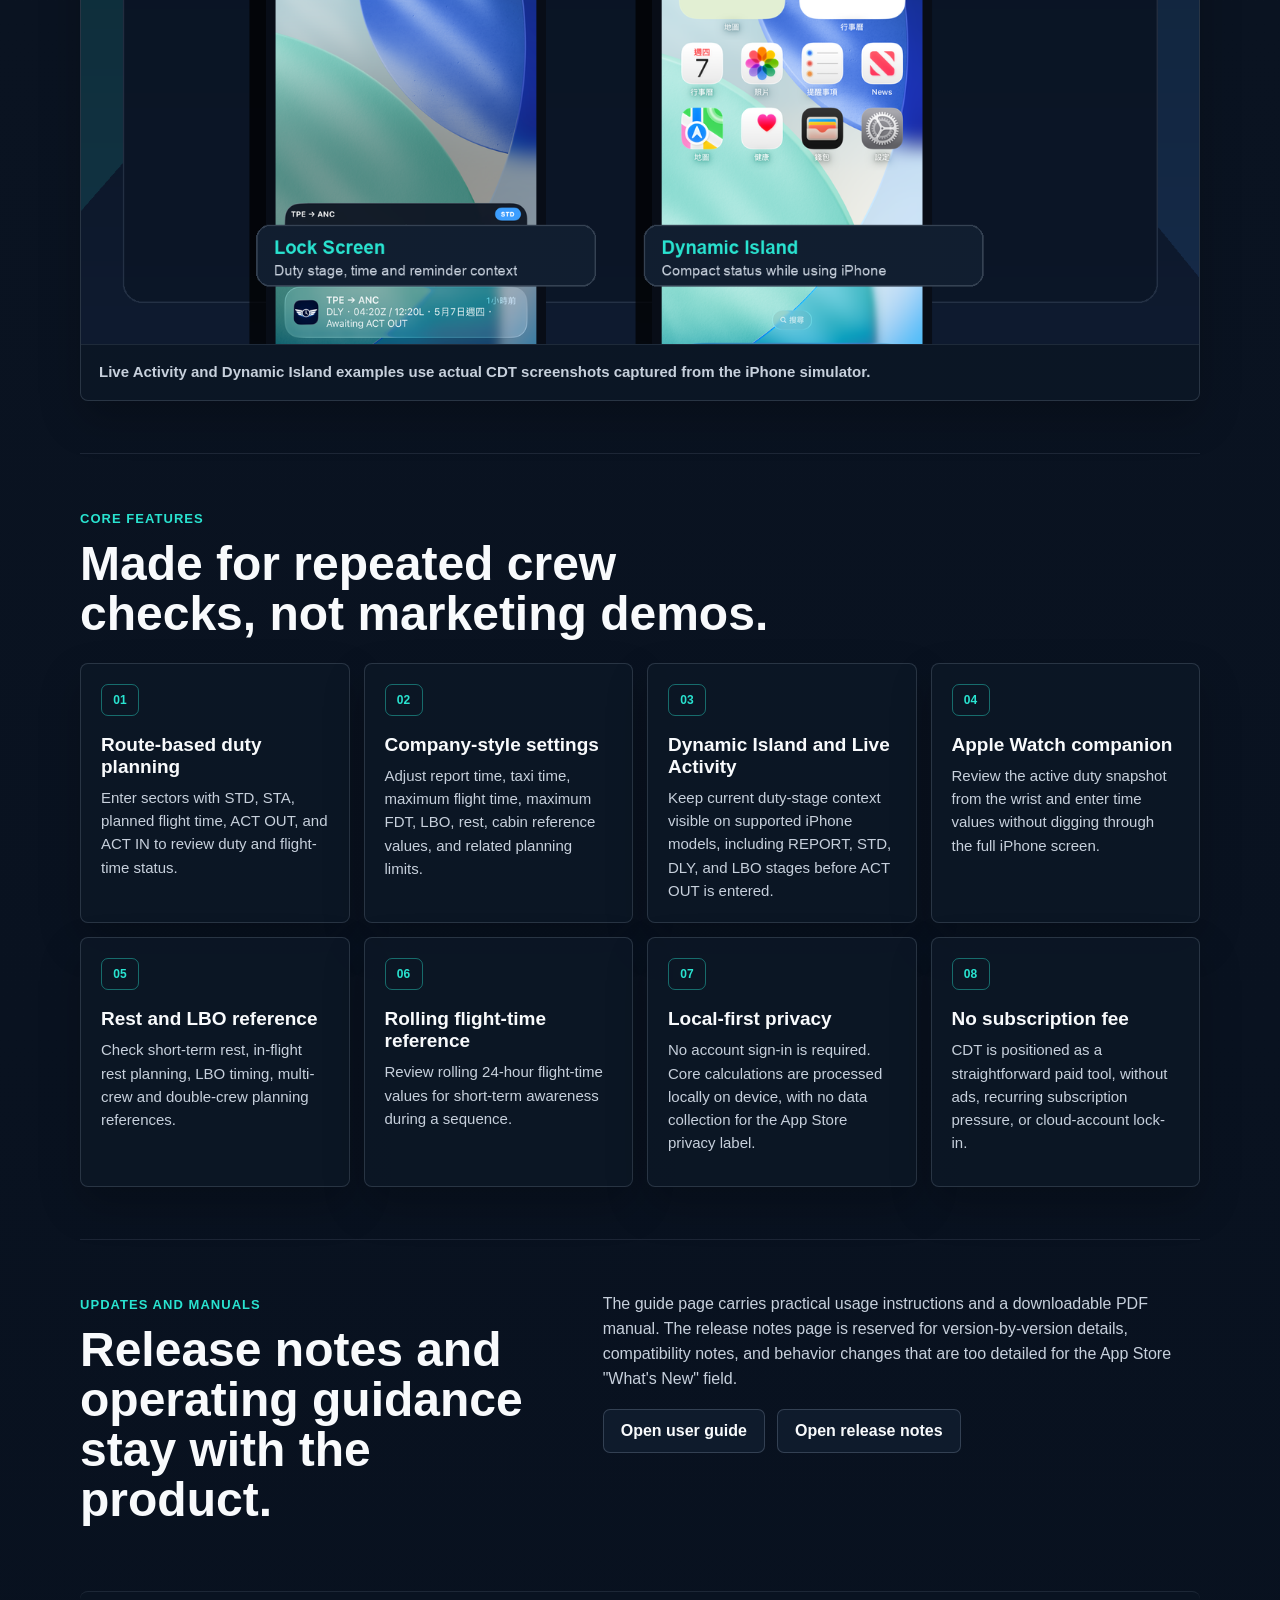
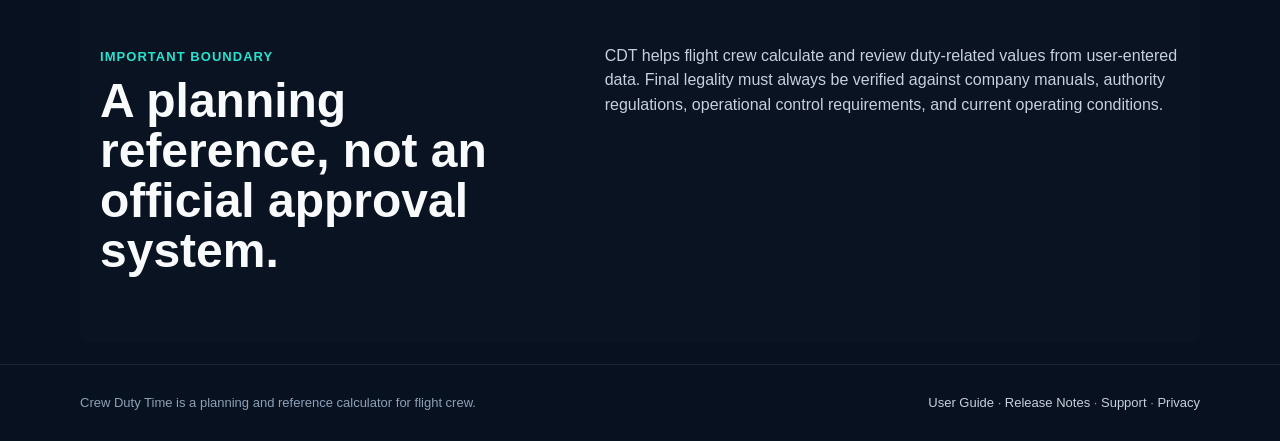
==== commit b066ca1d: "Add polished CDT screenshot showcases" ====
--- a/index.html
+++ b/index.html
@@ -27,13 +27,8 @@
 </header>
 <main>
   <section class="hero product-hero">
-    <div class="hero-media actual-media" aria-label="Crew Duty Time app screenshots">
-      <figure class="hero-screenshot hero-ipad">
-        <img src="./assets/cdt-ipad-main.png" alt="Crew Duty Time iPad duty planning screen">
-      </figure>
-      <figure class="hero-screenshot hero-watch">
-        <img src="./assets/cdt-watch-route.png" alt="Crew Duty Time Apple Watch route screen">
-      </figure>
+    <div class="hero-media actual-media showcase-media" aria-label="Crew Duty Time app screenshots">
+      <img src="./assets/cdt-product-showcase.png" alt="Crew Duty Time shown on iPhone, iPad, and Apple Watch">
     </div>
     <div class="hero-copy">
       <div class="kicker">Flight crew duty reference</div>
@@ -86,20 +81,22 @@
       <h2>From route setup to next legal report.</h2>
       <p>Use planned times before duty, then enter actual OUT and IN values as the operation changes. CDT refreshes duty, flight-time, rest, LBO, and next-duty references from the same route timeline.</p>
     </div>
-    <div class="screenshot-grid">
-      <figure class="screen-large">
-        <img src="./assets/cdt-ipad-main.png" alt="Crew Duty Time route duty planning on iPad">
-        <figcaption>Route timing, report reference, duty limit, LBO, and next-duty planner in one operational view.</figcaption>
-      </figure>
-      <figure>
-        <img src="./assets/cdt-ipad-next-duty.png" alt="Crew Duty Time next duty planner screen">
-        <figcaption>Next-duty checks help estimate the earliest legal report after rest.</figcaption>
-      </figure>
-      <figure>
-        <img src="./assets/cdt-watch-entry.png" alt="Crew Duty Time Apple Watch time entry">
-        <figcaption>Apple Watch companion views support quick leg review and time entry.</figcaption>
-      </figure>
+    <figure class="showcase-card">
+      <img src="./assets/cdt-workflow-showcase.png" alt="Crew Duty Time iPhone planner, in-flight rest planner, and Apple Watch input screens">
+      <figcaption>Use the full planner on iPhone or iPad, then check route and rest timing from Apple Watch.</figcaption>
+    </figure>
+  </section>
+
+  <section class="section screenshot-story">
+    <div class="section-head">
+      <span class="kicker">Dynamic Island and Live Activity</span>
+      <h2>Duty status stays visible when the app is not frontmost.</h2>
+      <p>Supported iPhone models can show compact duty-stage context through Dynamic Island and Live Activity surfaces, including REPORT, STD, DLY, and LBO stages before ACT OUT is entered.</p>
     </div>
+    <figure class="showcase-card">
+      <img src="./assets/cdt-live-activity-showcase.png" alt="Crew Duty Time Lock Screen Live Activity and Dynamic Island status examples">
+      <figcaption>Live Activity and Dynamic Island examples use actual CDT screenshots captured from the iPhone simulator.</figcaption>
+    </figure>
   </section>
 
   <section class="section">
--- a/assets/styles.css
+++ b/assets/styles.css
@@ -15,7 +15,7 @@
   --max: 1120px;
 }
 * { box-sizing: border-box; }
-html { min-height: 100%; background: var(--bg); }
+html { min-height: 100%; background: var(--bg); overflow-x: hidden; }
 body {
   margin: 0;
   min-height: 100%;
@@ -26,6 +26,7 @@
     linear-gradient(180deg, #08111f 0%, #0b1422 42%, #08111f 100%);
   font-family: -apple-system, BlinkMacSystemFont, "SF Pro Display", "SF Pro Text", "Segoe UI", sans-serif;
   line-height: 1.55;
+  overflow-x: hidden;
 }
 a { color: inherit; }
 .site-header {
@@ -37,7 +38,7 @@
   backdrop-filter: blur(22px);
 }
 .nav {
-  width: min(var(--max), calc(100% - 32px));
+  width: min(var(--max), calc(100vw - 32px));
   margin: 0 auto;
   min-height: 72px;
   display: flex;
@@ -59,7 +60,7 @@
   border-radius: 7px;
 }
 .nav-links a:hover { color: var(--ink); background: rgba(148, 163, 184, .12); }
-main { width: min(var(--max), calc(100% - 32px)); margin: 0 auto; }
+main { width: min(var(--max), calc(100vw - 32px)); margin: 0 auto; }
 .hero {
   min-height: 650px;
   position: relative;
@@ -204,6 +205,19 @@
     linear-gradient(90deg, rgba(8,17,31,.96), rgba(8,17,31,.55) 48%, rgba(8,17,31,.92)),
     linear-gradient(180deg, rgba(13,24,39,.8), rgba(3,7,13,.98));
 }
+.showcase-media {
+  display: flex;
+  align-items: center;
+  justify-content: center;
+  padding: 18px;
+}
+.showcase-media img {
+  width: 100%;
+  height: 100%;
+  object-fit: cover;
+  object-position: center;
+  border-radius: 8px;
+}
 .hero-screenshot {
   position: absolute;
   margin: 0;
@@ -273,6 +287,7 @@
   font-weight: 800;
   text-decoration: none;
   border: 1px solid transparent;
+  white-space: normal;
 }
 .button.primary { background: var(--teal); color: #061018; }
 .button.secondary { color: var(--ink); border-color: rgba(148, 163, 184, .28); background: rgba(18,31,49,.76); }
@@ -283,6 +298,7 @@
 }
 .section { padding: 52px 0; border-top: 1px solid rgba(148, 163, 184, .14); }
 .section h2 { font-size: clamp(30px, 4vw, 48px); line-height: 1.04; margin: 8px 0 14px; letter-spacing: 0; }
+.section h2 { max-width: 100%; }
 .section p { color: var(--muted); margin: 0; }
 .download-band {
   display: grid;
@@ -290,6 +306,7 @@
   gap: 30px;
   align-items: center;
 }
+.download-band > * { min-width: 0; }
 .download-panel {
   display: grid;
   grid-template-columns: 64px minmax(0, 1fr);
@@ -333,6 +350,26 @@
 .feature p { font-size: 15px; }
 .rich-features { grid-template-columns: repeat(4, minmax(0, 1fr)); }
 .screenshot-story .section-head { max-width: 790px; }
+.showcase-card {
+  margin: 0;
+  overflow: hidden;
+  border: 1px solid var(--line);
+  border-radius: 8px;
+  background: var(--panel);
+  box-shadow: 0 18px 42px rgba(0,0,0,.22);
+}
+.showcase-card img {
+  display: block;
+  width: 100%;
+  height: auto;
+}
+.showcase-card figcaption {
+  padding: 15px 18px 17px;
+  color: var(--muted);
+  font-size: 15px;
+  font-weight: 650;
+  border-top: 1px solid rgba(148,163,184,.14);
+}
 .screenshot-grid {
   display: grid;
   grid-template-columns: minmax(0, 1.25fr) minmax(0, .75fr);
@@ -412,6 +449,7 @@
   .device-row { right: 28px; bottom: 28px; transform: scale(.82); transform-origin: bottom right; }
   .product-hero { min-height: 820px; }
   .actual-media { inset: 300px 0 26px; }
+  .showcase-media { padding: 10px; }
   .hero-ipad { width: calc(100% - 34px); right: 17px; bottom: 24px; }
   .hero-watch { right: 34px; bottom: 34px; width: 140px; height: 170px; }
   .intro-band, .split, .download-band { grid-template-columns: 1fr; }
@@ -431,6 +469,7 @@
   .device-row { right: -8px; bottom: 12px; transform: scale(.58); }
   .product-hero { min-height: 790px; }
   .actual-media { inset: 390px 0 24px; }
+  .showcase-media img { object-position: 42% center; }
   .hero-ipad { width: 125%; right: -44%; bottom: 18px; }
   .hero-watch { left: 18px; right: auto; bottom: 34px; width: 116px; height: 142px; border-radius: 26px; }
   .radar-panel { display: none; }
@@ -438,5 +477,7 @@
   .download-panel { grid-template-columns: 54px minmax(0, 1fr); padding: 16px; }
   .download-panel img { width: 54px; height: 54px; border-radius: 12px; }
   .screenshot-grid img { max-height: 520px; }
+  .section h2 { font-size: 24px; line-height: 1.12; overflow-wrap: anywhere; max-width: 330px; }
+  .section p { max-width: 330px; }
   .footer-inner { flex-direction: column; }
 }
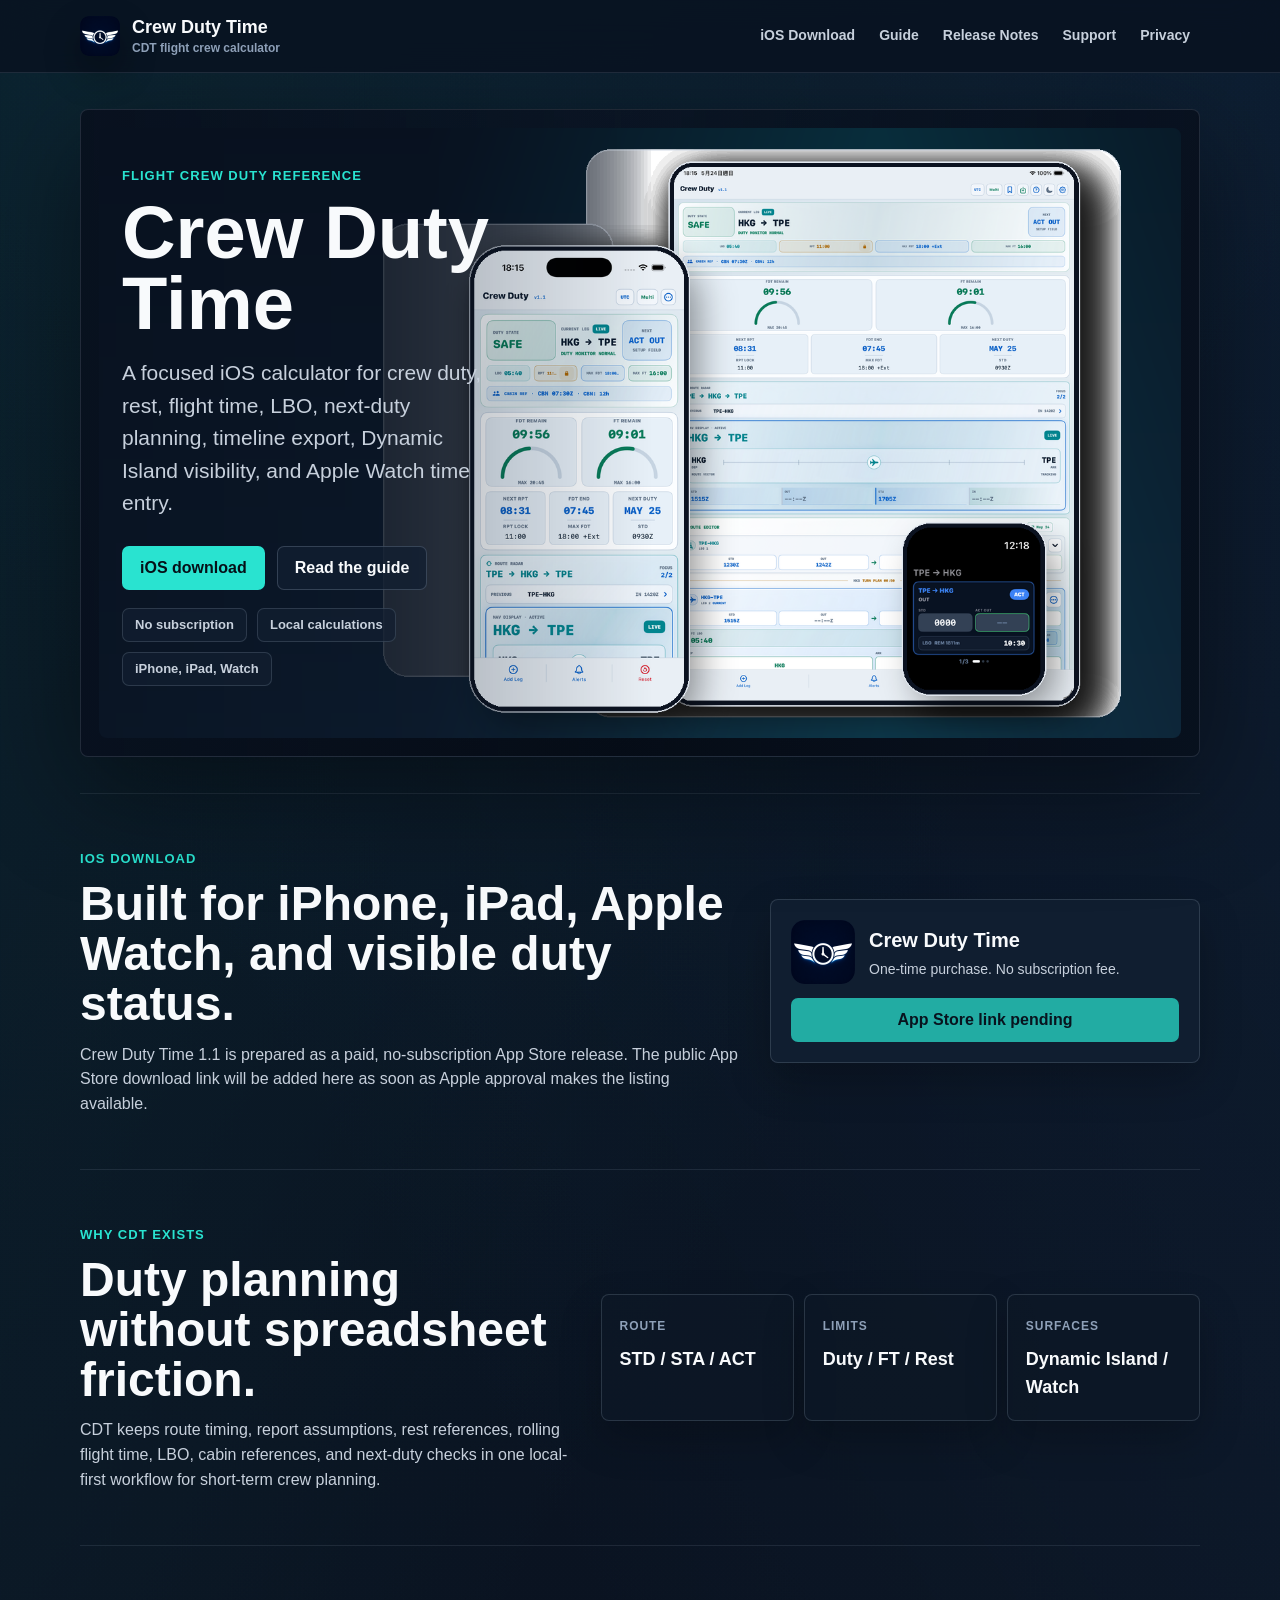
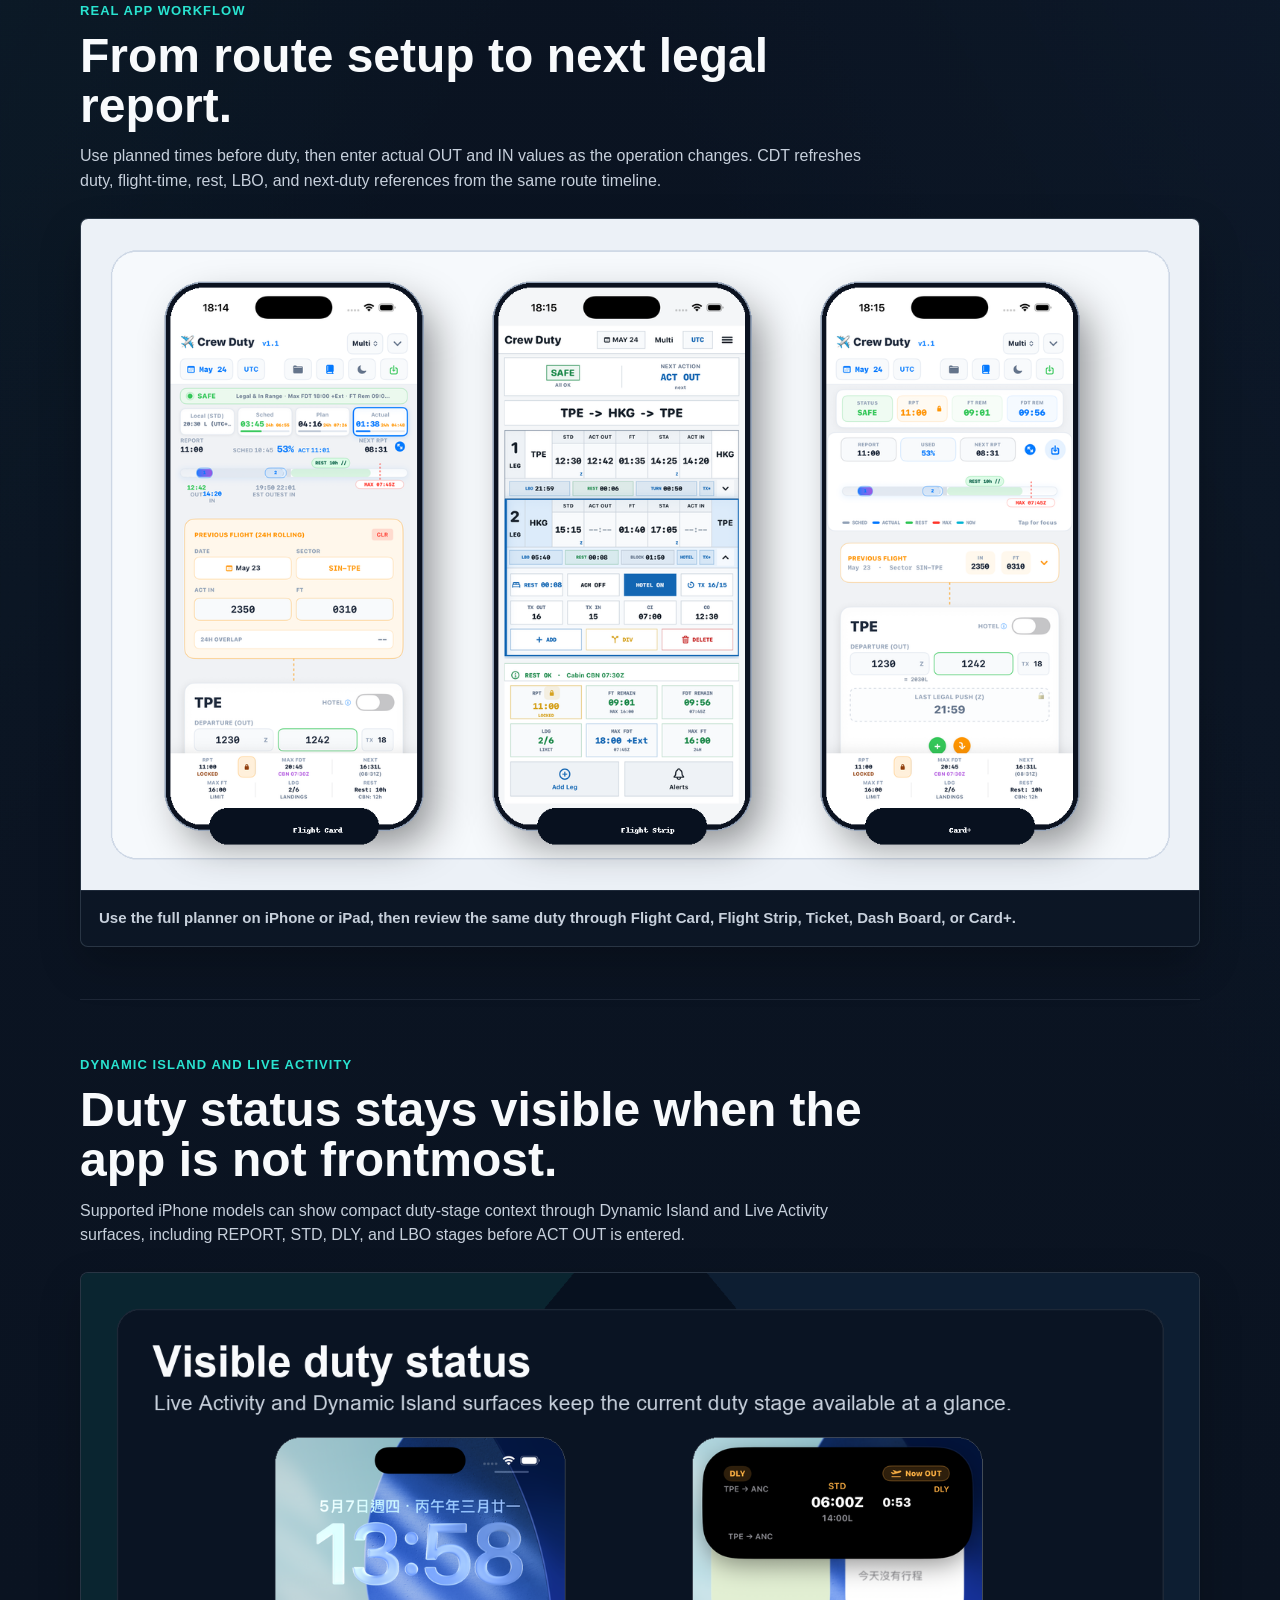
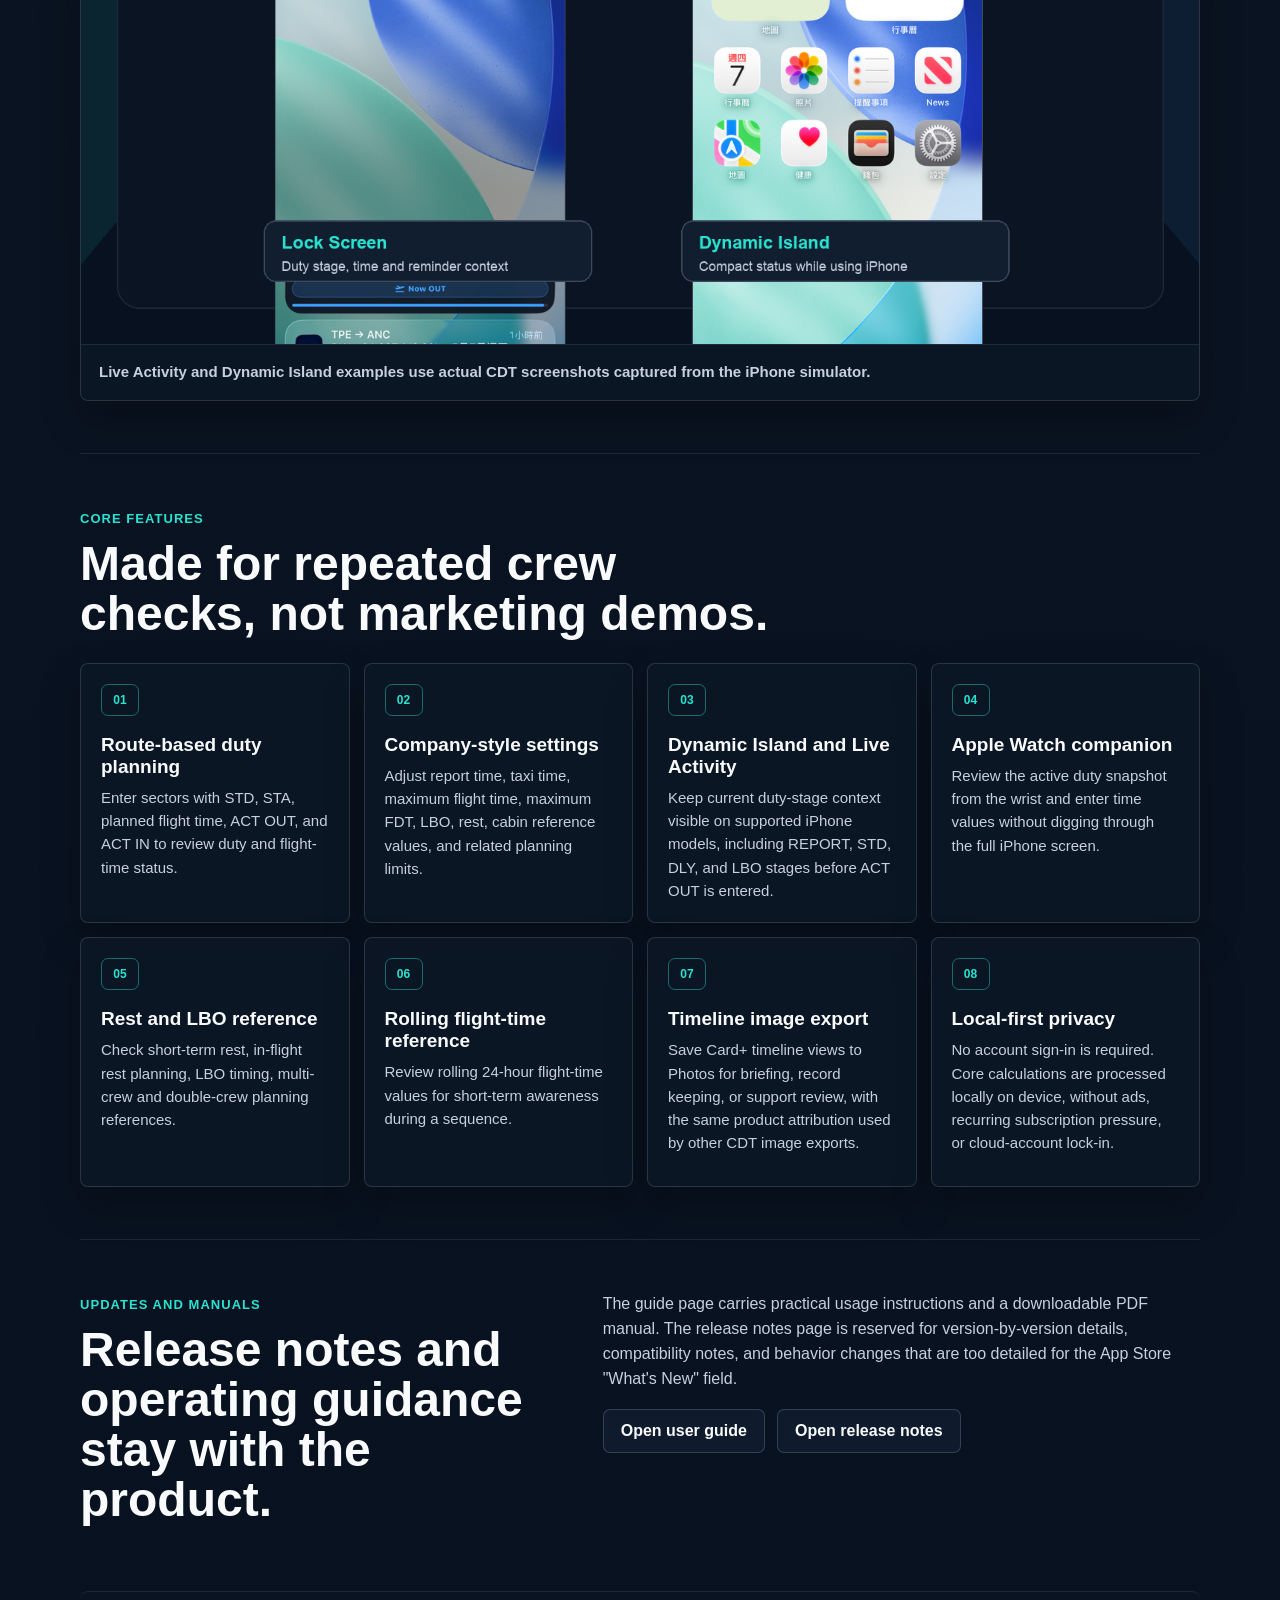
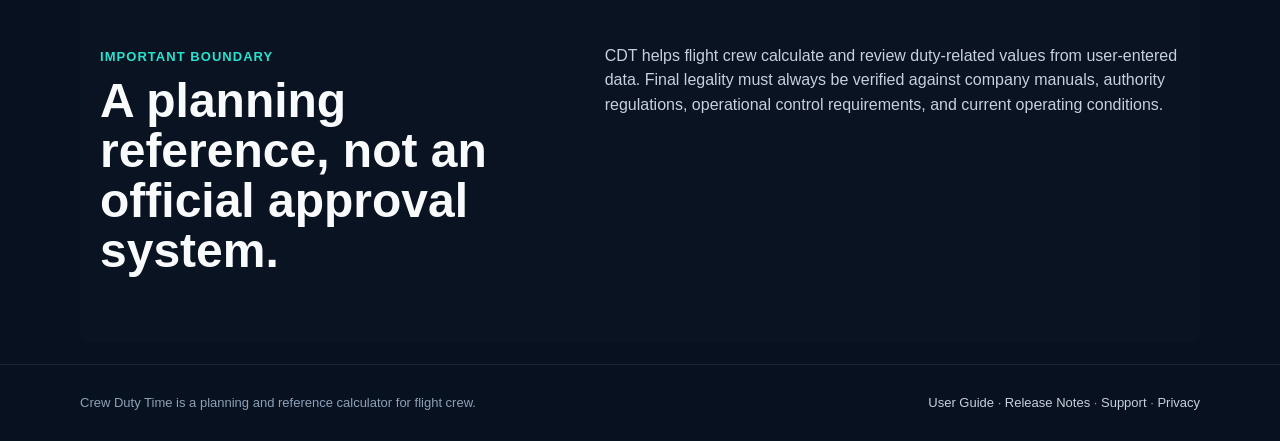
==== commit 40cd1f3f: "Update support site for CDT 1.1" ====
--- a/index.html
+++ b/index.html
@@ -7,7 +7,7 @@
   <link rel="stylesheet" href="assets/styles.css">
   <link rel="icon" href="assets/cdt_icon_dark.png">
   <title>Crew Duty Time - CDT</title>
-  <meta name="description" content="Crew Duty Time is a crew duty, rest, flight-time, LBO, Dynamic Island, Apple Watch, and no-subscription reference calculator for flight crew.">
+  <meta name="description" content="Crew Duty Time 1.1 is a crew duty, rest, flight-time, LBO, Dynamic Island, Apple Watch, and no-subscription reference calculator for flight crew.">
 </head>
 <body>
 <header class="site-header">
@@ -28,12 +28,12 @@
 <main>
   <section class="hero product-hero">
     <div class="hero-media actual-media showcase-media" aria-label="Crew Duty Time app screenshots">
-      <img src="./assets/cdt-product-showcase.png" alt="Crew Duty Time shown on iPhone, iPad, and Apple Watch">
+      <img src="./assets/cdt-product-showcase.png" alt="Crew Duty Time 1.1 shown on iPhone, iPad, and Apple Watch">
     </div>
     <div class="hero-copy">
       <div class="kicker">Flight crew duty reference</div>
       <h1>Crew Duty Time</h1>
-      <p class="lede">A focused iOS calculator for crew duty, rest, flight time, LBO, next-duty planning, Dynamic Island visibility, and Apple Watch time entry.</p>
+      <p class="lede">A focused iOS calculator for crew duty, rest, flight time, LBO, next-duty planning, timeline export, Dynamic Island visibility, and Apple Watch time entry.</p>
       <div class="actions">
         <a class="button primary" href="#download">iOS download</a>
         <a class="button secondary" href="./guide/">Read the guide</a>
@@ -50,7 +50,7 @@
     <div>
       <span class="kicker">iOS download</span>
       <h2>Built for iPhone, iPad, Apple Watch, and visible duty status.</h2>
-      <p>Crew Duty Time is prepared as a paid, no-subscription App Store release. The public App Store download link will be added here as soon as Apple approval makes the listing available.</p>
+      <p>Crew Duty Time 1.1 is prepared as a paid, no-subscription App Store release. The public App Store download link will be added here as soon as Apple approval makes the listing available.</p>
     </div>
     <div class="download-panel">
       <img src="./assets/cdt_icon_dark.png" alt="CDT app icon">
@@ -82,8 +82,8 @@
       <p>Use planned times before duty, then enter actual OUT and IN values as the operation changes. CDT refreshes duty, flight-time, rest, LBO, and next-duty references from the same route timeline.</p>
     </div>
     <figure class="showcase-card">
-      <img src="./assets/cdt-workflow-showcase.png" alt="Crew Duty Time iPhone planner, in-flight rest planner, and Apple Watch input screens">
-      <figcaption>Use the full planner on iPhone or iPad, then check route and rest timing from Apple Watch.</figcaption>
+      <img src="./assets/cdt-workflow-showcase.png" alt="Crew Duty Time 1.1 Flight Card, Flight Strip, and Card+ screenshots">
+      <figcaption>Use the full planner on iPhone or iPad, then review the same duty through Flight Card, Flight Strip, Ticket, Dash Board, or Card+.</figcaption>
     </figure>
   </section>
 
@@ -111,8 +111,8 @@
       <article class="feature"><span class="feature-icon">04</span><h3>Apple Watch companion</h3><p>Review the active duty snapshot from the wrist and enter time values without digging through the full iPhone screen.</p></article>
       <article class="feature"><span class="feature-icon">05</span><h3>Rest and LBO reference</h3><p>Check short-term rest, in-flight rest planning, LBO timing, multi-crew and double-crew planning references.</p></article>
       <article class="feature"><span class="feature-icon">06</span><h3>Rolling flight-time reference</h3><p>Review rolling 24-hour flight-time values for short-term awareness during a sequence.</p></article>
-      <article class="feature"><span class="feature-icon">07</span><h3>Local-first privacy</h3><p>No account sign-in is required. Core calculations are processed locally on device, with no data collection for the App Store privacy label.</p></article>
-      <article class="feature"><span class="feature-icon">08</span><h3>No subscription fee</h3><p>CDT is positioned as a straightforward paid tool, without ads, recurring subscription pressure, or cloud-account lock-in.</p></article>
+      <article class="feature"><span class="feature-icon">07</span><h3>Timeline image export</h3><p>Save Card+ timeline views to Photos for briefing, record keeping, or support review, with the same product attribution used by other CDT image exports.</p></article>
+      <article class="feature"><span class="feature-icon">08</span><h3>Local-first privacy</h3><p>No account sign-in is required. Core calculations are processed locally on device, without ads, recurring subscription pressure, or cloud-account lock-in.</p></article>
     </div>
   </section>
 
